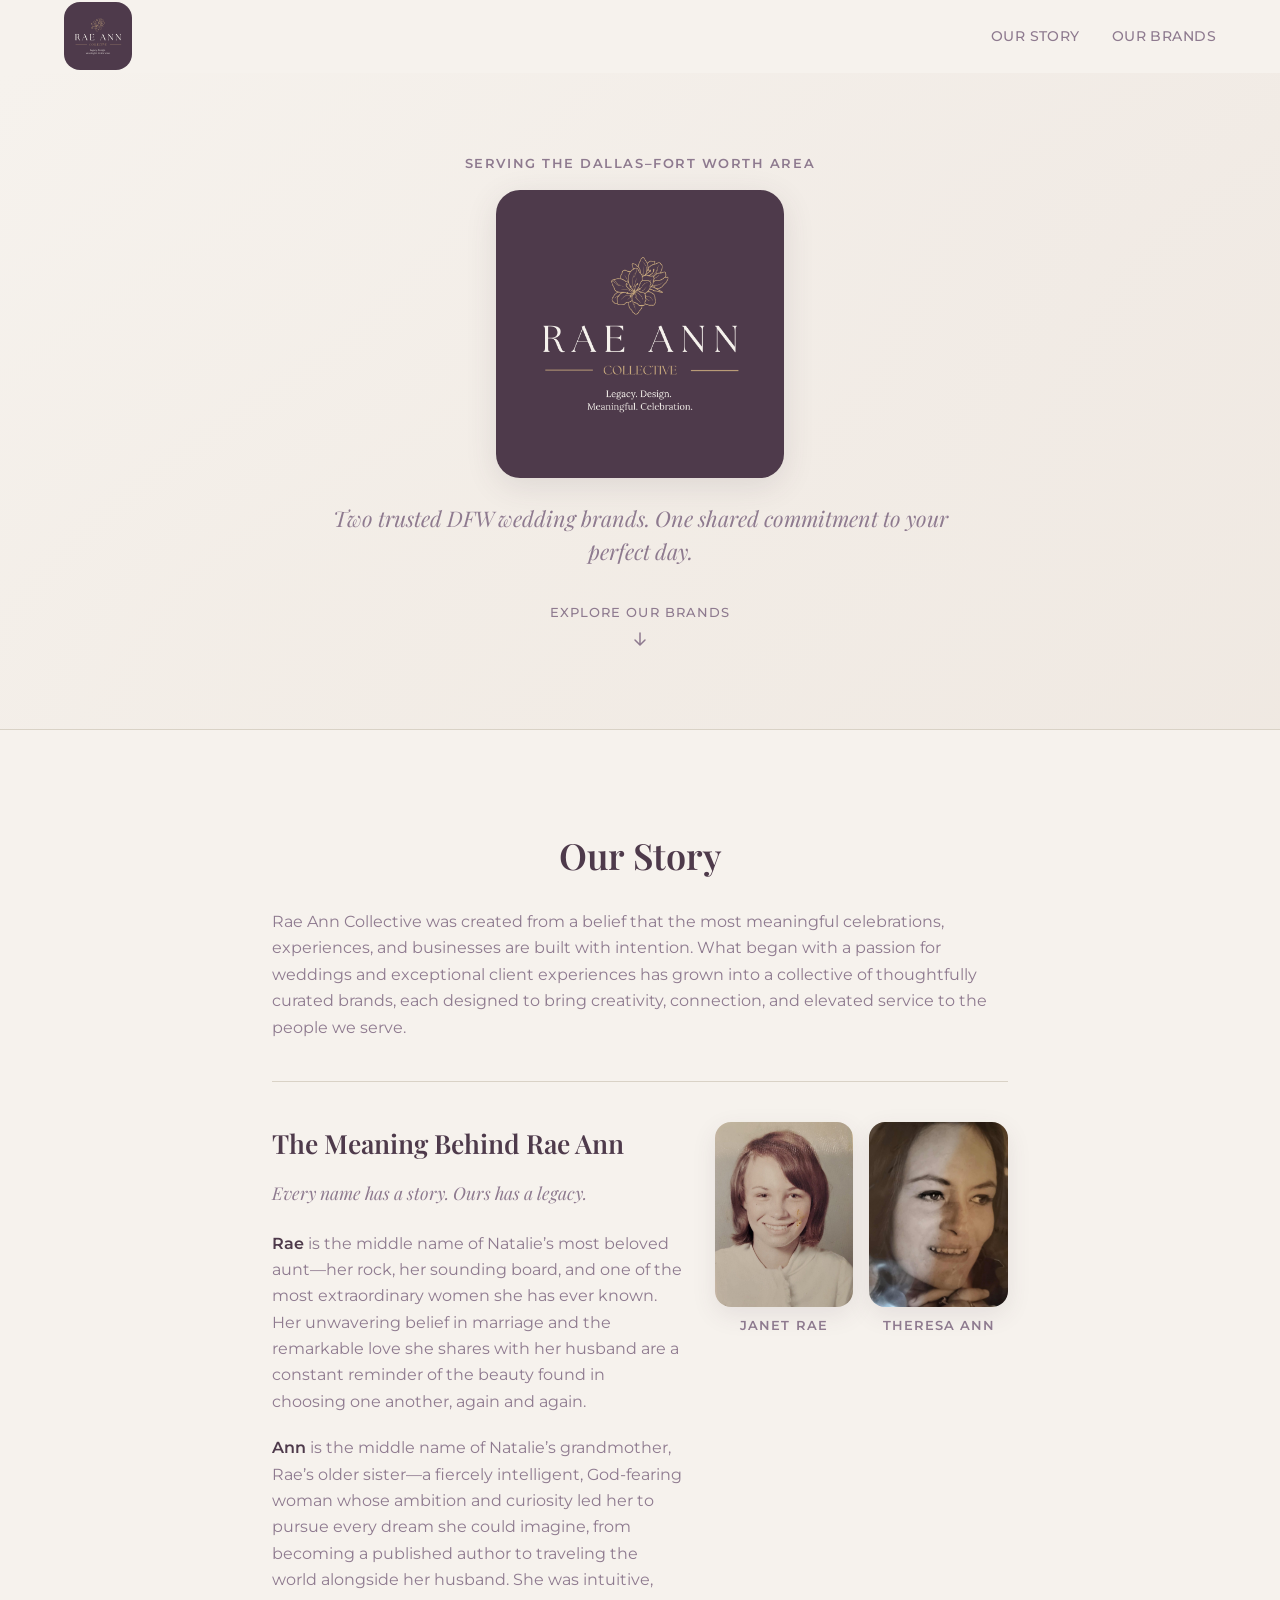
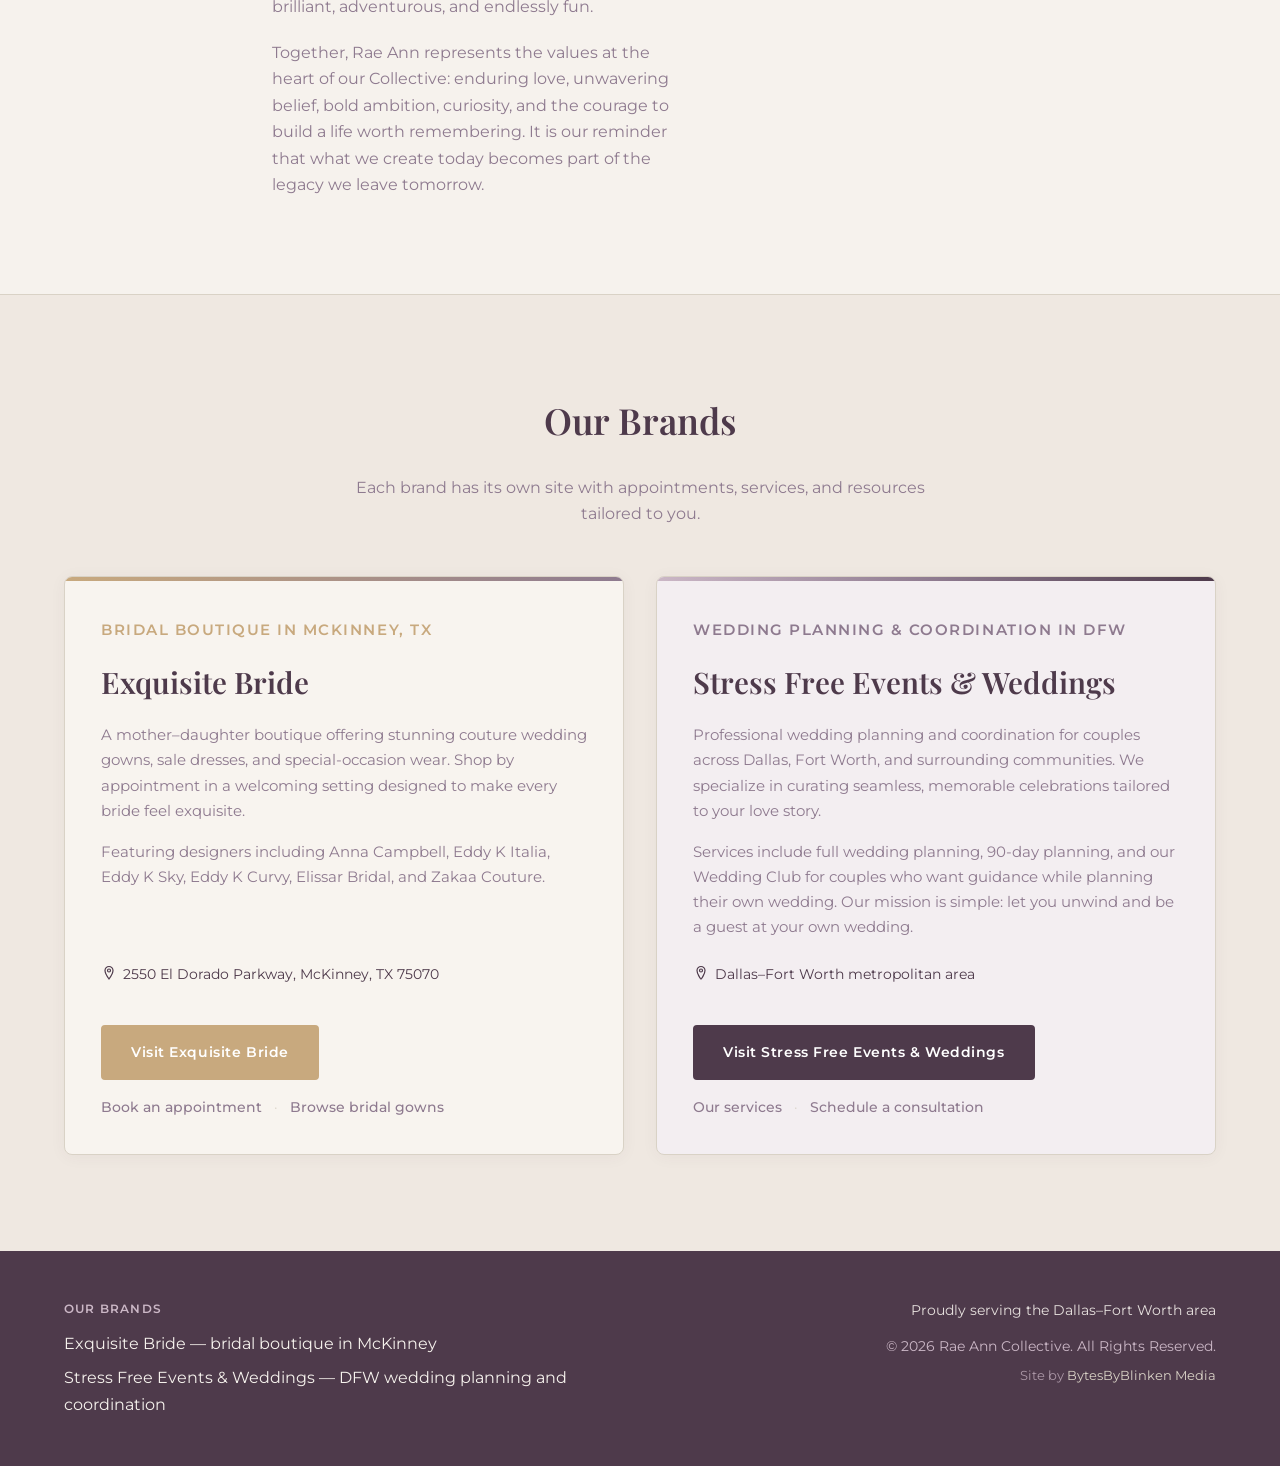
==== index.html @ e0e3ffae "Add Rae photo to "Our Story" section in index.html with caption; update memory bank documents to ref" ====
<!DOCTYPE html>
<html lang="en">
<head>
    <meta charset="UTF-8">
    <meta name="viewport" content="width=device-width, initial-scale=1.0">
    <meta name="description" content="Rae Ann Collective connects two trusted DFW wedding brands: Exquisite Bride bridal boutique in McKinney and Stress Free Events &amp; Weddings planning and coordination across Dallas–Fort Worth.">
    <meta name="author" content="Rae Ann Collective">
    <meta name="robots" content="index, follow, max-image-preview:large">

    <link rel="canonical" href="https://www.raeanncollective.com/">

    <link rel="icon" type="image/svg+xml" href="/favicon.svg">
    <link rel="apple-touch-icon" href="assets/Rae%20Ann%20Logo%20Suite%20-%203.png">

    <meta property="og:type" content="website">
    <meta property="og:url" content="https://www.raeanncollective.com/">
    <meta property="og:title" content="Rae Ann Collective | DFW Wedding Planning &amp; Bridal Boutique">
    <meta property="og:description" content="Two trusted DFW wedding brands under one family: Exquisite Bride bridal boutique and Stress Free Events &amp; Weddings planning and coordination.">
    <meta property="og:image" content="https://www.raeanncollective.com/assets/Rae%20Ann%20Logo%20Suite%20-%203.png">
    <meta property="og:site_name" content="Rae Ann Collective">
    <meta property="og:locale" content="en_US">

    <meta name="twitter:card" content="summary">
    <meta name="twitter:title" content="Rae Ann Collective | DFW Wedding Planning &amp; Bridal Boutique">
    <meta name="twitter:description" content="Two trusted DFW wedding brands under one family: Exquisite Bride bridal boutique and Stress Free Events &amp; Weddings planning and coordination.">

    <title>Rae Ann Collective | DFW Wedding Planning &amp; Bridal Boutique</title>

    <link rel="preconnect" href="https://fonts.googleapis.com">
    <link rel="preconnect" href="https://fonts.gstatic.com" crossorigin>
    <link href="https://fonts.googleapis.com/css2?family=Montserrat:wght@400;500;600&family=Playfair+Display:ital,wght@0,400;0,600;0,700;1,400&display=swap" rel="stylesheet">

    <link rel="stylesheet" href="styles.css">

    <script type="application/ld+json">
    {
        "@context": "https://schema.org",
        "@type": "Organization",
        "name": "Rae Ann Collective",
        "url": "https://www.raeanncollective.com/",
        "logo": "https://www.raeanncollective.com/assets/Rae%20Ann%20Logo%20Suite%20-%203.png",
        "description": "Umbrella brand connecting Exquisite Bride, a bridal boutique in McKinney, Texas, and Stress Free Events & Weddings, wedding planning and coordination serving the Dallas–Fort Worth area.",
        "areaServed": {
            "@type": "AdministrativeArea",
            "name": "Dallas–Fort Worth metropolitan area"
        },
        "subOrganization": [
            {
                "@type": "LocalBusiness",
                "name": "Exquisite Bride",
                "url": "https://exquisite-brides.com/",
                "description": "Bridal boutique in McKinney, Texas featuring couture wedding gown designers.",
                "address": {
                    "@type": "PostalAddress",
                    "streetAddress": "2550 El Dorado Parkway",
                    "addressLocality": "McKinney",
                    "addressRegion": "TX",
                    "postalCode": "75070",
                    "addressCountry": "US"
                }
            },
            {
                "@type": "LocalBusiness",
                "name": "Stress Free Events & Weddings",
                "url": "https://www.stressfree-events.com/home.html",
                "description": "Wedding planning and coordination services throughout the Dallas–Fort Worth area, including full wedding planning, 90-day planning, and Wedding Club guidance.",
                "areaServed": {
                    "@type": "AdministrativeArea",
                    "name": "Dallas–Fort Worth metropolitan area"
                }
            }
        ]
    }
    </script>
</head>
<body>
    <a class="skip-link" href="#main-content">Skip to main content</a>

    <header class="site-header" id="site-header">
        <div class="container header-inner">
            <a class="logo-link" href="/" aria-label="Rae Ann Collective home">
                <img
                    class="site-logo"
                    src="assets/Rae%20Ann%20Logo%20Suite%20-%203.png"
                    alt="Rae Ann Collective"
                    width="120"
                    height="120"
                    decoding="async"
                >
            </a>
            <nav class="site-nav" aria-label="Page sections">
                <ul>
                    <li><a href="#our-story">Our Story</a></li>
                    <li><a href="#our-brands">Our Brands</a></li>
                </ul>
            </nav>
        </div>
    </header>

    <main id="main-content">
        <section class="hero" aria-labelledby="hero-heading">
            <div class="hero-overlay" aria-hidden="true"></div>
            <div class="container hero-content">
                <p class="hero-eyebrow">Serving the Dallas&ndash;Fort Worth area</p>
                <img
                    class="hero-logo"
                    src="assets/Rae%20Ann%20Logo%20Suite%20-%203.png"
                    alt=""
                    width="320"
                    height="320"
                    decoding="async"
                >
                <h1 id="hero-heading" class="visually-hidden">Rae Ann Collective</h1>
                <p class="hero-subhead">Two trusted DFW wedding brands. One shared commitment to your perfect day.</p>
                <a class="scroll-cue" href="#our-brands" aria-label="Scroll to our brands">
                    <span>Explore our brands</span>
                    <svg width="20" height="20" viewBox="0 0 20 20" fill="none" aria-hidden="true">
                        <path d="M10 4v10M5 11l5 5 5-5" stroke="currentColor" stroke-width="1.5" stroke-linecap="round" stroke-linejoin="round"/>
                    </svg>
                </a>
            </div>
        </section>

        <section class="story section" id="our-story" aria-labelledby="story-heading">
            <div class="container story-inner">
                <h2 id="story-heading">Our Story</h2>
                <div class="story-content">
                    <p>
                        Rae Ann Collective was created from a belief that the most meaningful celebrations, experiences, and businesses are built with intention. What began with a passion for weddings and exceptional client experiences has grown into a collective of thoughtfully curated brands, each designed to bring creativity, connection, and elevated service to the people we serve.
                    </p>

                    <div class="story-meaning" aria-labelledby="meaning-heading">
                        <div class="story-meaning-body">
                            <h3 id="meaning-heading">The Meaning Behind Rae Ann</h3>
                            <p class="story-tagline">Every name has a story. Ours has a legacy.</p>
                            <p>
                                <strong>Rae</strong> is the middle name of Natalie&rsquo;s most beloved aunt&mdash;her rock, her sounding board, and one of the most extraordinary women she has ever known. Her unwavering belief in marriage and the remarkable love she shares with her husband are a constant reminder of the beauty found in choosing one another, again and again.
                            </p>
                            <p>
                                <strong>Ann</strong> is the middle name of Natalie&rsquo;s grandmother, Rae&rsquo;s older sister&mdash;a fiercely intelligent, God-fearing woman whose ambition and curiosity led her to pursue every dream she could imagine, from becoming a published author to traveling the world alongside her husband. She was intuitive, brilliant, adventurous, and endlessly fun.
                            </p>
                            <p>
                                Together, Rae Ann represents the values at the heart of our Collective: enduring love, unwavering belief, bold ambition, curiosity, and the courage to build a life worth remembering. It is our reminder that what we create today becomes part of the legacy we leave tomorrow.
                            </p>
                        </div>
                        <div class="story-photos">
                            <figure class="story-photo">
                                <img
                                    src="assets/Rae.jpg"
                                    alt="Portrait of Janet Rae, Natalie Hall's beloved aunt, whose middle name inspired the Rae in Rae Ann Collective"
                                    width="600"
                                    height="800"
                                    loading="lazy"
                                    decoding="async"
                                >
                                <figcaption>Janet Rae</figcaption>
                            </figure>
                            <figure class="story-photo">
                                <img
                                    src="assets/Ann.jpg"
                                    alt="Portrait of Theresa Ann, Natalie Hall's grandmother, whose middle name inspired the Ann in Rae Ann Collective"
                                    width="600"
                                    height="800"
                                    loading="lazy"
                                    decoding="async"
                                >
                                <figcaption>Theresa Ann</figcaption>
                            </figure>
                        </div>
                    </div>
                </div>
            </div>
        </section>

        <section class="brands section" id="our-brands" aria-labelledby="brands-heading">
            <div class="container">
                <header class="brands-header">
                    <h2 id="brands-heading">Our Brands</h2>
                    <p>Each brand has its own site with appointments, services, and resources tailored to you.</p>
                </header>

                <div class="brand-grid">
                    <article class="brand-card brand-card--exquisite" aria-labelledby="exquisite-heading">
                        <div class="brand-card-accent" aria-hidden="true"></div>
                        <div class="brand-card-body">
                            <p class="brand-descriptor">Bridal boutique in McKinney, TX</p>
                            <h3 id="exquisite-heading">Exquisite Bride</h3>
                            <p>
                                A mother&ndash;daughter boutique offering stunning couture wedding gowns, sale dresses, and special-occasion wear. Shop by appointment in a welcoming setting designed to make every bride feel exquisite.
                            </p>
                            <p>
                                Featuring designers including Anna Campbell, Eddy K Italia, Eddy K Sky, Eddy K Curvy, Elissar Bridal, and Zakaa Couture.
                            </p>
                            <p class="brand-location">
                                <svg class="icon-inline" width="16" height="16" viewBox="0 0 16 16" fill="none" aria-hidden="true">
                                    <path d="M8 1.5a4 4 0 0 0-4 4c0 3 4 8.5 4 8.5s4-5.5 4-8.5a4 4 0 0 0-4-4Z" stroke="currentColor" stroke-width="1.2"/>
                                    <circle cx="8" cy="5.5" r="1.5" stroke="currentColor" stroke-width="1.2"/>
                                </svg>
                                2550 El Dorado Parkway, McKinney, TX 75070
                            </p>
                            <div class="brand-actions">
                                <a class="btn btn--primary btn--eb" href="https://exquisite-brides.com/" rel="noopener">Visit Exquisite Bride</a>
                                <div class="brand-secondary-links">
                                    <a href="https://exquisite-brides.com/appointments" rel="noopener">Book an appointment</a>
                                    <span class="link-divider" aria-hidden="true">&middot;</span>
                                    <a href="https://exquisite-brides.com/our-designers" rel="noopener">Browse bridal gowns</a>
                                </div>
                            </div>
                        </div>
                    </article>

                    <article class="brand-card brand-card--raeann" aria-labelledby="raeann-heading">
                        <div class="brand-card-accent" aria-hidden="true"></div>
                        <div class="brand-card-body">
                            <p class="brand-descriptor">Wedding planning &amp; coordination in DFW</p>
                            <h3 id="raeann-heading">Stress Free Events &amp; Weddings</h3>
                            <p>
                                Professional wedding planning and coordination for couples across Dallas, Fort Worth, and surrounding communities. We specialize in curating seamless, memorable celebrations tailored to your love story.
                            </p>
                            <p>
                                Services include full wedding planning, 90-day planning, and our Wedding Club for couples who want guidance while planning their own wedding. Our mission is simple: let you unwind and be a guest at your own wedding.
                            </p>
                            <p class="brand-location">
                                <svg class="icon-inline" width="16" height="16" viewBox="0 0 16 16" fill="none" aria-hidden="true">
                                    <path d="M8 1.5a4 4 0 0 0-4 4c0 3 3.5 8.5 4 8.5s4-5.5 4-8.5a4 4 0 0 0-4-4Z" stroke="currentColor" stroke-width="1.2"/>
                                    <circle cx="8" cy="5.5" r="1.5" stroke="currentColor" stroke-width="1.2"/>
                                </svg>
                                Dallas&ndash;Fort Worth metropolitan area
                            </p>
                            <div class="brand-actions">
                                <a class="btn btn--primary btn--raw" href="https://www.stressfree-events.com/home.html" rel="noopener">Visit Stress Free Events &amp; Weddings</a>
                                <div class="brand-secondary-links">
                                    <a href="https://www.stressfree-events.com/wedding-services.html" rel="noopener">Our services</a>
                                    <span class="link-divider" aria-hidden="true">&middot;</span>
                                    <a href="https://www.stressfree-events.com/contact-us.html" rel="noopener">Schedule a consultation</a>
                                </div>
                            </div>
                        </div>
                    </article>
                </div>
            </div>
        </section>
    </main>

    <footer class="site-footer">
        <div class="container footer-inner">
            <div class="footer-brands">
                <p class="footer-label">Our brands</p>
                <ul>
                    <li><a href="https://exquisite-brides.com/" rel="noopener">Exquisite Bride &mdash; bridal boutique in McKinney</a></li>
                    <li><a href="https://www.stressfree-events.com/home.html" rel="noopener">Stress Free Events &amp; Weddings &mdash; DFW wedding planning and coordination</a></li>
                </ul>
            </div>
            <div class="footer-meta">
                <p class="footer-area">Proudly serving the Dallas&ndash;Fort Worth area</p>
                <p class="footer-copy">&copy; 2026 Rae Ann Collective. All Rights Reserved.</p>
                <p class="footer-credit">Site by <a href="https://builtbyblinken.com/" rel="noopener">BytesByBlinken Media</a></p>
            </div>
        </div>
    </footer>

    <script src="script.js"></script>
</body>
</html>
---- styles.css ----
/* Rae Ann Collective — Single Page Directory */

:root {
    /* Rae Ann Collective official palette */
    --collective-plum: #4e3a4b;
    --collective-dusty-purple: #8e7a8f;
    --collective-lilac: #cbb7c6;
    --collective-cream: #f6f2ed;
    --collective-sand: #d9d2c6;
    --collective-champagne: #c8a97e;

    --color-bg: var(--collective-cream);
    --color-bg-alt: #efe8e1;
    --color-text: var(--collective-plum);
    --color-text-muted: var(--collective-dusty-purple);
    --color-divider: var(--collective-sand);
    --color-accent: var(--collective-champagne);
    --color-accent-secondary: var(--collective-dusty-purple);

    --eb-gold: var(--collective-champagne);
    --eb-taupe: var(--collective-dusty-purple);
    --eb-beige: var(--collective-sand);
    --eb-bg: #f8f4ef;

    /* Rae Ann Weddings — same official palette as Collective */
    --raw-primary: var(--collective-dusty-purple);
    --raw-secondary: var(--collective-lilac);
    --raw-dark: var(--collective-plum);
    --raw-accent: var(--collective-champagne);
    --raw-bg: #f3eef1;

    --font-heading: 'Playfair Display', Georgia, 'Times New Roman', serif;
    --font-body: 'Montserrat', system-ui, -apple-system, sans-serif;

    --container-max: 72rem;
    --section-padding: clamp(3.5rem, 8vw, 6rem);
    --header-height: 4.5rem;

    --focus-ring: 2px solid var(--collective-plum);
    --focus-offset: 3px;
    --transition: 0.2s ease;
}

*,
*::before,
*::after {
    box-sizing: border-box;
}

html {
    scroll-behavior: smooth;
}

body {
    margin: 0;
    font-family: var(--font-body);
    font-size: 1rem;
    line-height: 1.65;
    color: var(--color-text);
    background-color: var(--color-bg);
}

img {
    max-width: 100%;
    height: auto;
    display: block;
}

a {
    color: var(--color-accent);
    text-decoration-thickness: 1px;
    text-underline-offset: 0.15em;
    transition: color var(--transition);
}

a:hover {
    color: var(--color-text);
}

:focus {
    outline: none;
}

:focus-visible {
    outline: var(--focus-ring);
    outline-offset: var(--focus-offset);
}

.container {
    width: min(100% - 2rem, var(--container-max));
    margin-inline: auto;
}

/* Skip link */
.skip-link {
    position: absolute;
    top: -100%;
    left: 1rem;
    z-index: 1000;
    padding: 0.75rem 1.25rem;
    background: var(--color-text);
    color: #fff;
    text-decoration: none;
    font-weight: 600;
    border-radius: 0 0 0.25rem 0.25rem;
}

.skip-link:focus {
    top: 0;
}

/* Header */
.site-header {
    position: sticky;
    top: 0;
    z-index: 100;
    background: rgba(246, 242, 237, 0.92);
    backdrop-filter: blur(8px);
    border-bottom: 1px solid transparent;
    transition: border-color var(--transition), box-shadow var(--transition);
}

.site-header.is-scrolled {
    border-bottom-color: var(--color-divider);
    box-shadow: 0 1px 12px rgba(78, 58, 75, 0.08);
}

.header-inner {
    display: flex;
    align-items: center;
    justify-content: space-between;
    min-height: var(--header-height);
    gap: 1rem;
}

.wordmark {
    font-family: var(--font-heading);
    font-size: clamp(1.15rem, 2.5vw, 1.4rem);
    font-weight: 600;
    color: var(--color-text);
    text-decoration: none;
    letter-spacing: 0.02em;
}

.logo-link {
    display: inline-flex;
    align-items: center;
    flex-shrink: 0;
    text-decoration: none;
    line-height: 0;
}

.logo-link:focus-visible {
    outline-offset: 4px;
    border-radius: 1rem;
}

.site-logo {
    display: block;
    width: auto;
    height: clamp(3.25rem, 10vw, 4.25rem);
    border-radius: 1rem;
}

.visually-hidden {
    position: absolute;
    width: 1px;
    height: 1px;
    padding: 0;
    margin: -1px;
    overflow: hidden;
    clip: rect(0, 0, 0, 0);
    white-space: nowrap;
    border: 0;
}

.wordmark:hover {
    color: var(--color-accent-secondary);
}

.site-nav ul {
    display: flex;
    gap: clamp(1rem, 3vw, 2rem);
    margin: 0;
    padding: 0;
    list-style: none;
}

.site-nav a {
    color: var(--color-text-muted);
    text-decoration: none;
    font-size: 0.9rem;
    font-weight: 500;
    letter-spacing: 0.03em;
    text-transform: uppercase;
}

.site-nav a:hover {
    color: var(--color-text);
}

/* Hero */
.hero {
    position: relative;
    min-height: clamp(22rem, 55vh, 32rem);
    display: flex;
    align-items: center;
    background:
        linear-gradient(135deg, rgba(246, 242, 237, 0.95) 0%, rgba(239, 232, 225, 0.92) 100%),
        radial-gradient(ellipse at 20% 80%, rgba(200, 169, 126, 0.22) 0%, transparent 50%),
        radial-gradient(ellipse at 80% 20%, rgba(203, 183, 198, 0.28) 0%, transparent 50%);
    border-bottom: 1px solid var(--color-divider);
}

.hero-content {
    position: relative;
    z-index: 1;
    padding-block: clamp(3rem, 10vw, 5rem);
    text-align: center;
    max-width: 42rem;
}

.hero-logo {
    display: block;
    width: min(100%, 18rem);
    height: auto;
    margin: 0 auto 1.5rem;
    border-radius: 1.5rem;
    box-shadow: 0 8px 32px rgba(78, 58, 75, 0.12);
}

.hero-eyebrow {
    margin: 0 0 1rem;
    font-size: 0.8rem;
    font-weight: 600;
    letter-spacing: 0.12em;
    text-transform: uppercase;
    color: var(--color-accent-secondary);
}

.hero h1 {
    margin: 0 0 1rem;
    font-family: var(--font-heading);
    font-size: clamp(2.5rem, 7vw, 4rem);
    font-weight: 700;
    line-height: 1.15;
    letter-spacing: 0.01em;
}

.hero-subhead {
    margin: 0 0 2rem;
    font-family: var(--font-heading);
    font-size: clamp(1.1rem, 2.5vw, 1.35rem);
    font-weight: 400;
    font-style: italic;
    line-height: 1.5;
    color: var(--color-text-muted);
}

.scroll-cue {
    display: inline-flex;
    flex-direction: column;
    align-items: center;
    gap: 0.35rem;
    color: var(--color-text-muted);
    text-decoration: none;
    font-size: 0.8rem;
    font-weight: 500;
    letter-spacing: 0.08em;
    text-transform: uppercase;
    transition: color var(--transition), transform var(--transition);
}

.scroll-cue:hover {
    color: var(--color-text);
    transform: translateY(2px);
}

.scroll-cue svg {
    animation: bounce 2s ease-in-out infinite;
}

@keyframes bounce {
    0%, 100% { transform: translateY(0); }
    50% { transform: translateY(4px); }
}

/* Sections */
.section {
    padding-block: var(--section-padding);
}

.story {
    background: var(--color-bg);
}

.story-inner {
    max-width: 46rem;
    margin-inline: auto;
    text-align: center;
}

.story-meaning {
    margin-top: 2.5rem;
    padding-top: 2.5rem;
    border-top: 1px solid var(--color-divider);
    display: grid;
    grid-template-columns: 1fr;
    gap: 2rem;
    align-items: start;
}

.story-meaning h3 {
    margin: 0 0 0.75rem;
    font-family: var(--font-heading);
    font-size: clamp(1.35rem, 3vw, 1.65rem);
    font-weight: 600;
    color: var(--color-text);
    text-align: center;
}

.story-tagline {
    margin: 0 0 1.5rem !important;
    font-family: var(--font-heading);
    font-size: 1.1rem;
    font-style: italic;
    text-align: center;
    color: var(--color-accent-secondary) !important;
}

.story-meaning-body p strong {
    color: var(--color-text);
    font-weight: 600;
}

.story-photos {
    display: none;
    grid-template-columns: repeat(2, 1fr);
    gap: 1rem;
}

.story-photos:not(:empty) {
    display: grid;
}

.story-photos:has(.story-photo:only-child) {
    grid-template-columns: 1fr;
    max-width: 14rem;
    margin-inline: auto;
}

.story-photo {
    margin: 0;
}

.story-photo figcaption {
    margin-top: 0.5rem;
    font-size: 0.8rem;
    font-weight: 600;
    letter-spacing: 0.08em;
    text-transform: uppercase;
    text-align: center;
    color: var(--color-accent-secondary);
}

.story-photos img {
    width: 100%;
    height: auto;
    border-radius: 1rem;
    box-shadow: 0 8px 24px rgba(78, 58, 75, 0.1);
    object-fit: cover;
    aspect-ratio: 3 / 4;
}

@media (min-width: 768px) {
    .story-meaning:has(.story-photos:not(:empty)) {
        grid-template-columns: 1.4fr 1fr;
    }

    .story-meaning:has(.story-photos:not(:empty)) .story-photos:has(.story-photo:only-child) {
        max-width: none;
        margin-inline: 0;
    }

    .story-meaning:has(.story-photos:not(:empty)) .story-meaning-body h3,
    .story-meaning:has(.story-photos:not(:empty)) .story-tagline {
        text-align: left;
    }
}

.story h2,
.brands-header h2 {
    margin: 0 0 1.5rem;
    font-family: var(--font-heading);
    font-size: clamp(1.75rem, 4vw, 2.25rem);
    font-weight: 600;
}

.story-content {
    text-align: left;
}

.story-content p {
    margin: 0 0 1.25rem;
    color: var(--color-text-muted);
}

.story-content p:last-child {
    margin-bottom: 0;
}

.story-content a {
    color: var(--color-text);
    font-weight: 500;
}

.story-content a:hover {
    color: var(--color-accent);
}

/* Brands */
.brands {
    background: var(--color-bg-alt);
    border-top: 1px solid var(--color-divider);
}

.brands-header {
    text-align: center;
    max-width: 36rem;
    margin: 0 auto 3rem;
}

.brands-header p {
    margin: 0;
    color: var(--color-text-muted);
}

.brand-grid {
    display: grid;
    grid-template-columns: repeat(2, 1fr);
    gap: 2rem;
    align-items: stretch;
}

.brand-card {
    position: relative;
    display: flex;
    flex-direction: column;
    border-radius: 0.5rem;
    overflow: hidden;
    border: 1px solid var(--color-divider);
    box-shadow: 0 2px 16px rgba(78, 58, 75, 0.05);
    transition: box-shadow var(--transition), transform var(--transition);
}

.brand-card:hover {
    box-shadow: 0 8px 32px rgba(78, 58, 75, 0.1);
    transform: translateY(-2px);
}

.brand-card-accent {
    height: 4px;
    flex-shrink: 0;
}

.brand-card--exquisite .brand-card-accent {
    background: linear-gradient(90deg, var(--eb-gold), var(--eb-taupe));
}

.brand-card--raeann .brand-card-accent {
    background: linear-gradient(90deg, var(--raw-secondary), var(--raw-primary), var(--raw-dark));
}

.brand-card--exquisite {
    background: var(--eb-bg);
}

.brand-card--raeann {
    background: var(--raw-bg);
}

.brand-card-body {
    padding: clamp(1.5rem, 4vw, 2.25rem);
    flex: 1;
    display: flex;
    flex-direction: column;
}

.brand-descriptor {
    margin: 0 0 0.5rem;
    font-size: 0.75rem;
    font-weight: 600;
    letter-spacing: 0.1em;
    text-transform: uppercase;
}

.brand-card--exquisite .brand-descriptor {
    color: var(--eb-gold);
}

.brand-card--raeann .brand-descriptor {
    color: var(--raw-primary);
}

.brand-card h3 {
    margin: 0 0 1rem;
    font-family: var(--font-heading);
    font-size: clamp(1.5rem, 3vw, 1.85rem);
    font-weight: 600;
}

.brand-card-body > p {
    margin: 0 0 1rem;
    color: var(--color-text-muted);
    font-size: 0.95rem;
}

.brand-location {
    display: flex;
    align-items: flex-start;
    gap: 0.4rem;
    margin-top: auto !important;
    padding-top: 0.5rem;
    font-size: 0.85rem !important;
    color: var(--color-text) !important;
}

.icon-inline {
    flex-shrink: 0;
    margin-top: 0.15rem;
}

.brand-actions {
    margin-top: 1.5rem;
}

/* Buttons */
.btn {
    display: inline-block;
    padding: 0.85rem 1.75rem;
    font-family: var(--font-body);
    font-size: 0.875rem;
    font-weight: 600;
    letter-spacing: 0.04em;
    text-decoration: none;
    text-align: center;
    border-radius: 0.25rem;
    border: 2px solid transparent;
    transition: background var(--transition), color var(--transition), border-color var(--transition);
}

.btn--primary {
    color: #fff;
}

.btn--eb {
    background: var(--eb-gold);
    border-color: var(--eb-gold);
}

.btn--eb:hover {
    background: #b89565;
    border-color: #b89565;
    color: #fff;
}

.btn--raw {
    background: var(--raw-dark);
    border-color: var(--raw-dark);
}

.btn--raw:hover {
    background: var(--raw-primary);
    border-color: var(--raw-primary);
    color: #fff;
}

.brand-card--raeann .brand-secondary-links a:hover {
    color: var(--raw-dark);
}

.brand-secondary-links {
    margin-top: 1rem;
    font-size: 0.85rem;
}

.brand-secondary-links a {
    color: var(--color-text-muted);
    text-decoration: none;
    font-weight: 500;
}

.brand-secondary-links a:hover {
    color: var(--color-text);
    text-decoration: underline;
}

.link-divider {
    margin-inline: 0.5rem;
    color: var(--color-divider);
}

/* Footer */
.site-footer {
    background: var(--collective-plum);
    color: rgba(246, 242, 237, 0.9);
    padding-block: 3rem;
}

.footer-inner {
    display: grid;
    grid-template-columns: 1fr 1fr;
    gap: 2rem;
    align-items: start;
}

.footer-label {
    margin: 0 0 0.75rem;
    font-size: 0.75rem;
    font-weight: 600;
    letter-spacing: 0.1em;
    text-transform: uppercase;
    color: var(--collective-lilac);
}

.footer-brands ul {
    margin: 0;
    padding: 0;
    list-style: none;
}

.footer-brands li + li {
    margin-top: 0.5rem;
}

.footer-brands a {
    color: var(--collective-cream);
    text-decoration: none;
}

.footer-brands a:hover {
    color: var(--collective-champagne);
    text-decoration: underline;
}

.footer-meta {
    text-align: right;
}

.footer-area {
    margin: 0 0 0.75rem;
    font-size: 0.9rem;
}

.footer-copy {
    margin: 0 0 0.5rem;
    font-size: 0.85rem;
    color: var(--collective-lilac);
}

.footer-credit {
    margin: 0;
    font-size: 0.8rem;
    color: rgba(203, 183, 198, 0.75);
}

.footer-credit a {
    color: var(--collective-sand);
    text-decoration: none;
}

.footer-credit a:hover {
    color: var(--collective-cream);
}

/* Responsive */
@media (max-width: 768px) {
    .brand-grid {
        grid-template-columns: 1fr;
    }

    .footer-inner {
        grid-template-columns: 1fr;
    }

    .footer-meta {
        text-align: left;
    }

    .site-nav a {
        font-size: 0.8rem;
    }
}

@media (max-width: 480px) {
    .brand-secondary-links {
        display: flex;
        flex-direction: column;
        gap: 0.35rem;
    }

    .link-divider {
        display: none;
    }

    .btn {
        display: block;
        width: 100%;
    }
}

@media (prefers-reduced-motion: reduce) {
    html {
        scroll-behavior: auto;
    }

    .scroll-cue svg {
        animation: none;
    }

    .brand-card:hover {
        transform: none;
    }
}
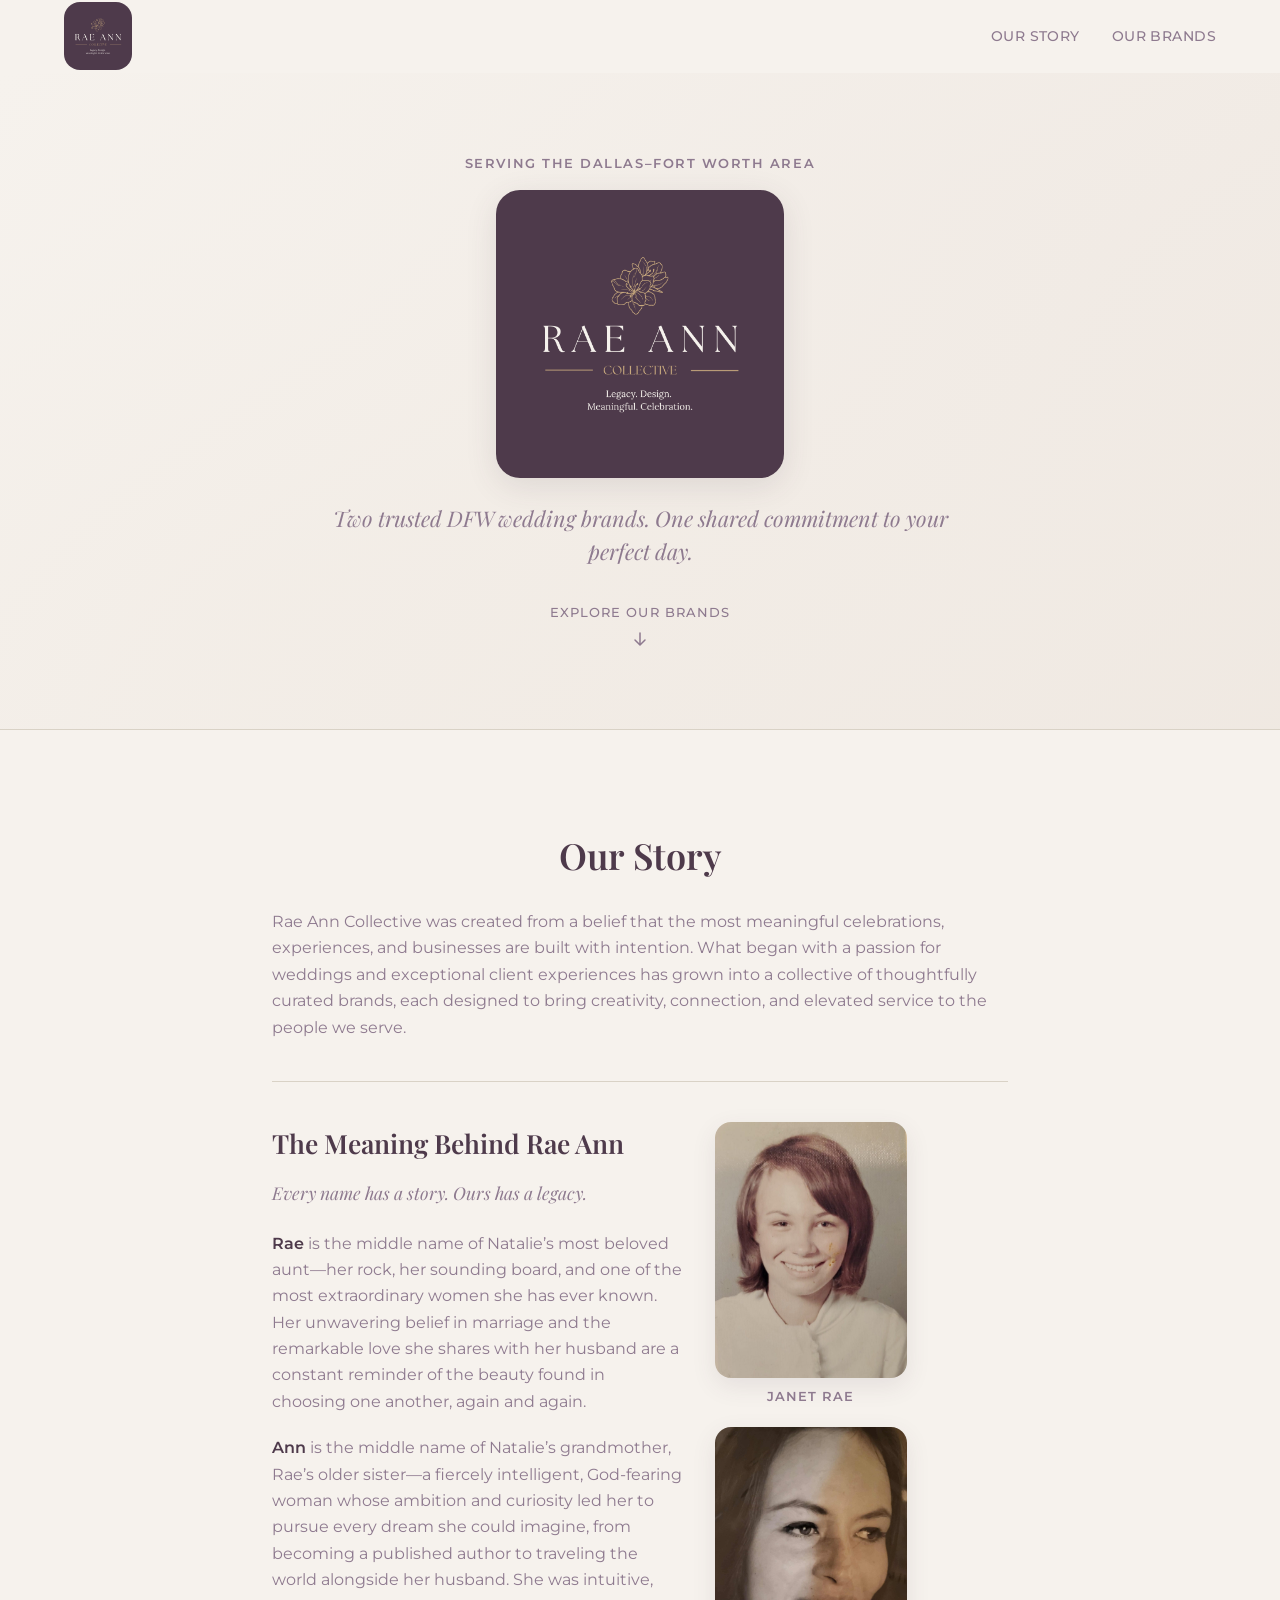
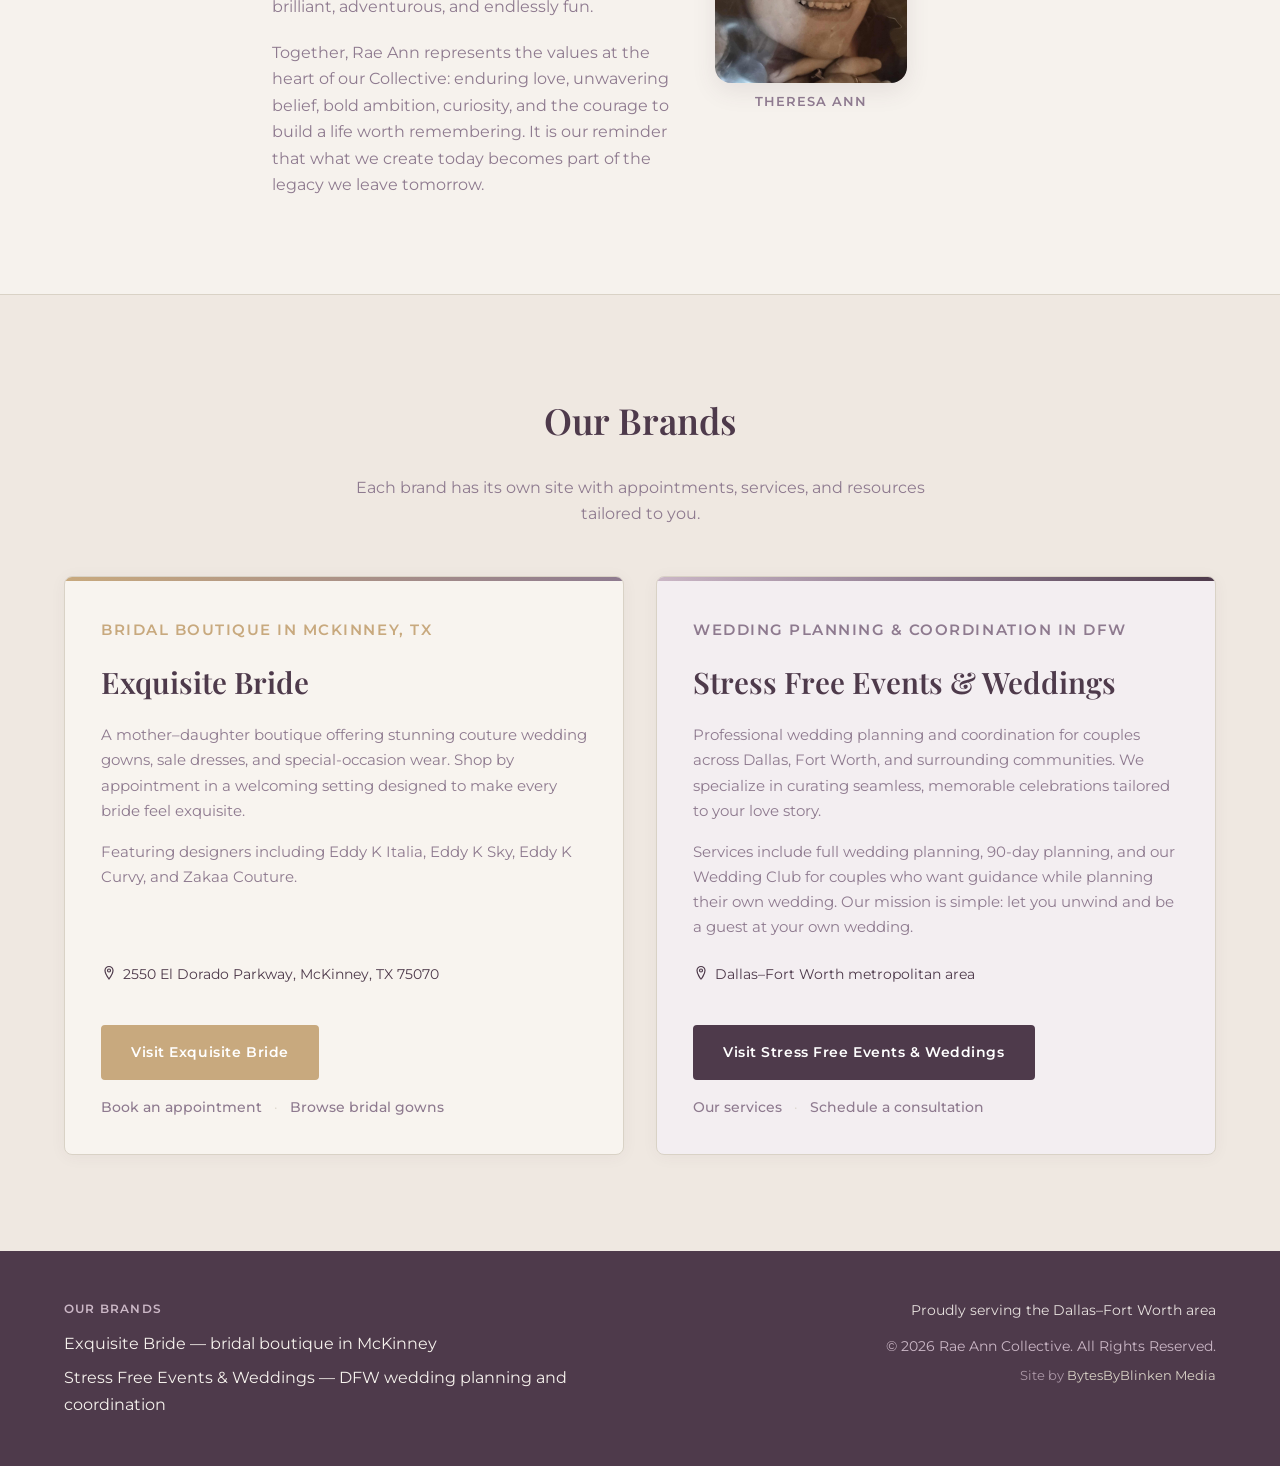
==== commit c1712f6a: "Remove mention of Anna Campbell from designer list in "Our Story" section of index.html for clarity " ====
--- a/index.html
+++ b/index.html
@@ -189,7 +189,7 @@
                                 A mother&ndash;daughter boutique offering stunning couture wedding gowns, sale dresses, and special-occasion wear. Shop by appointment in a welcoming setting designed to make every bride feel exquisite.
                             </p>
                             <p>
-                                Featuring designers including Anna Campbell, Eddy K Italia, Eddy K Sky, Eddy K Curvy, Elissar Bridal, and Zakaa Couture.
+                                Featuring designers including Eddy K Italia, Eddy K Sky, Eddy K Curvy, and Zakaa Couture.
                             </p>
                             <p class="brand-location">
                                 <svg class="icon-inline" width="16" height="16" viewBox="0 0 16 16" fill="none" aria-hidden="true">
--- a/styles.css
+++ b/styles.css
@@ -335,18 +335,14 @@
 
 .story-photos {
     display: none;
-    grid-template-columns: repeat(2, 1fr);
-    gap: 1rem;
+    grid-template-columns: 1fr;
+    gap: 1.25rem;
+    max-width: 14rem;
+    margin-inline: auto;
 }
 
 .story-photos:not(:empty) {
     display: grid;
-}
-
-.story-photos:has(.story-photo:only-child) {
-    grid-template-columns: 1fr;
-    max-width: 14rem;
-    margin-inline: auto;
 }
 
 .story-photo {
@@ -377,8 +373,8 @@
         grid-template-columns: 1.4fr 1fr;
     }
 
-    .story-meaning:has(.story-photos:not(:empty)) .story-photos:has(.story-photo:only-child) {
-        max-width: none;
+    .story-meaning:has(.story-photos:not(:empty)) .story-photos {
+        max-width: 12rem;
         margin-inline: 0;
     }
 
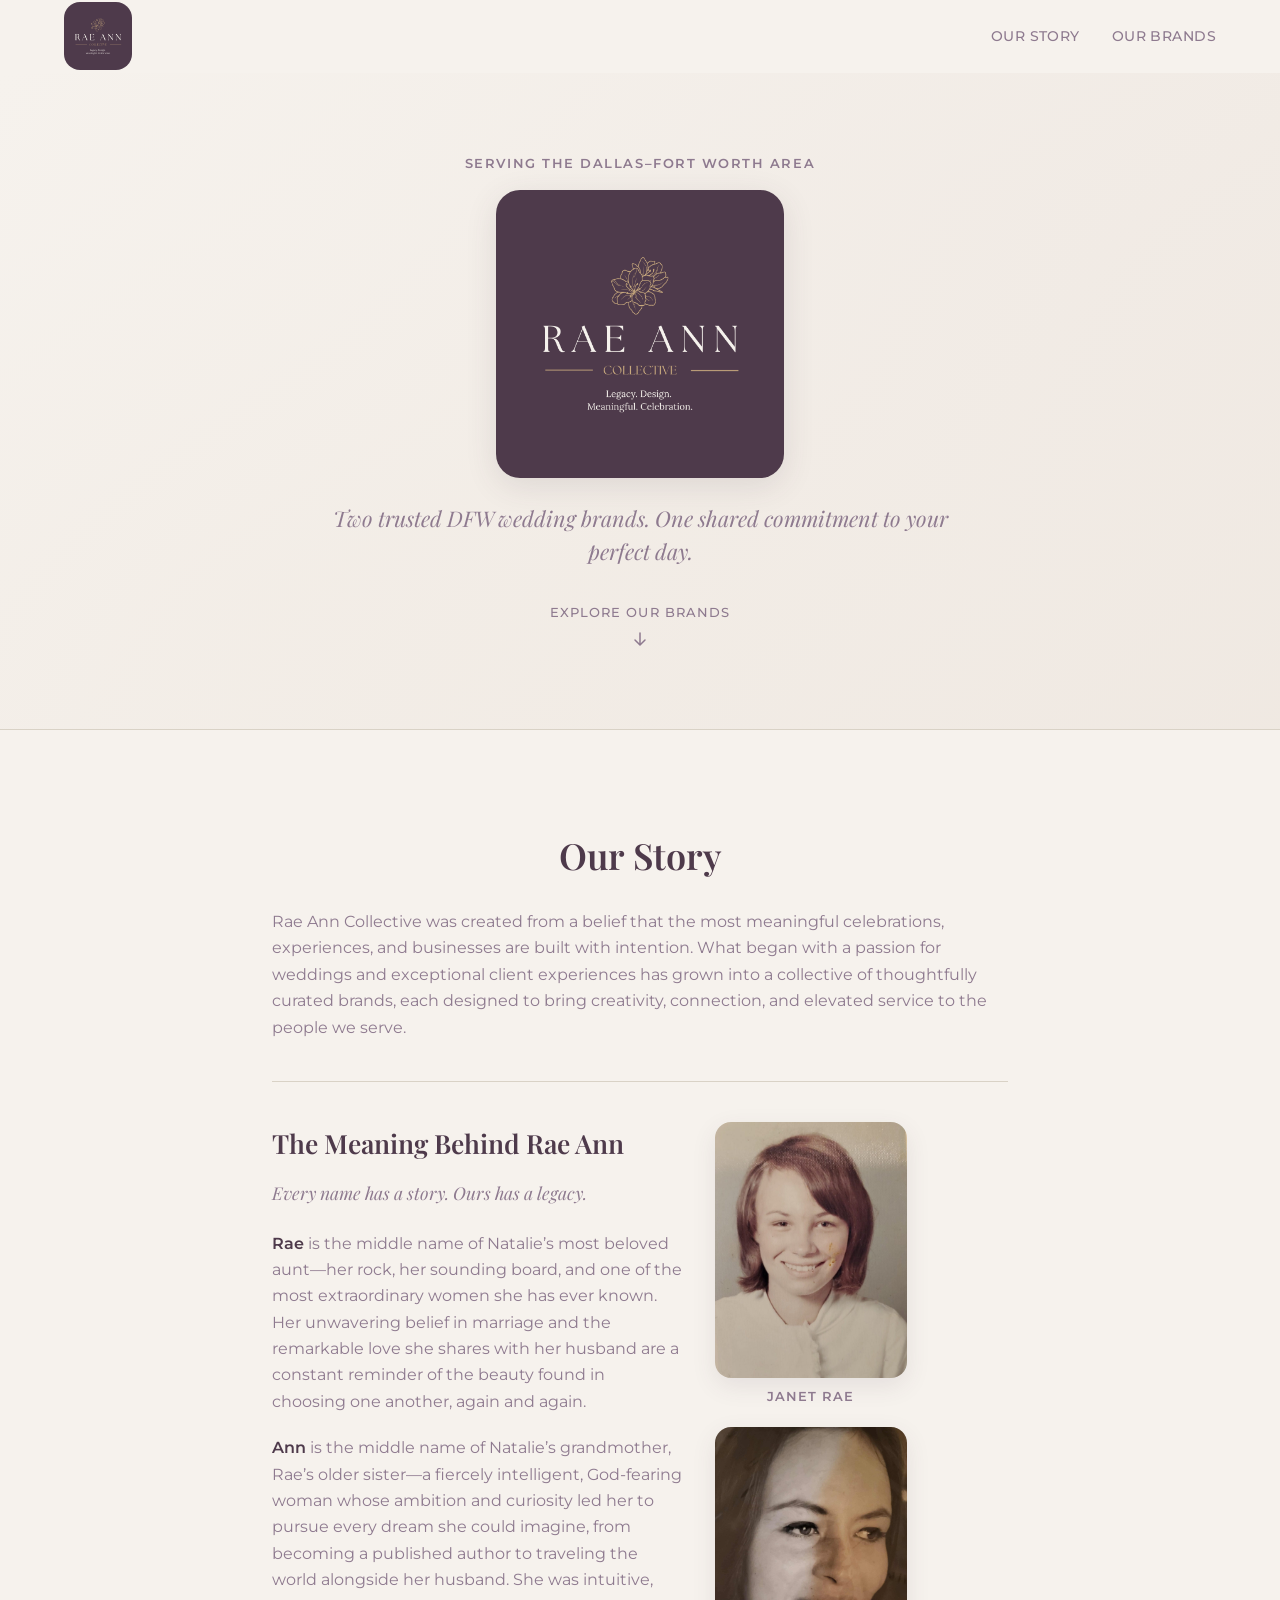
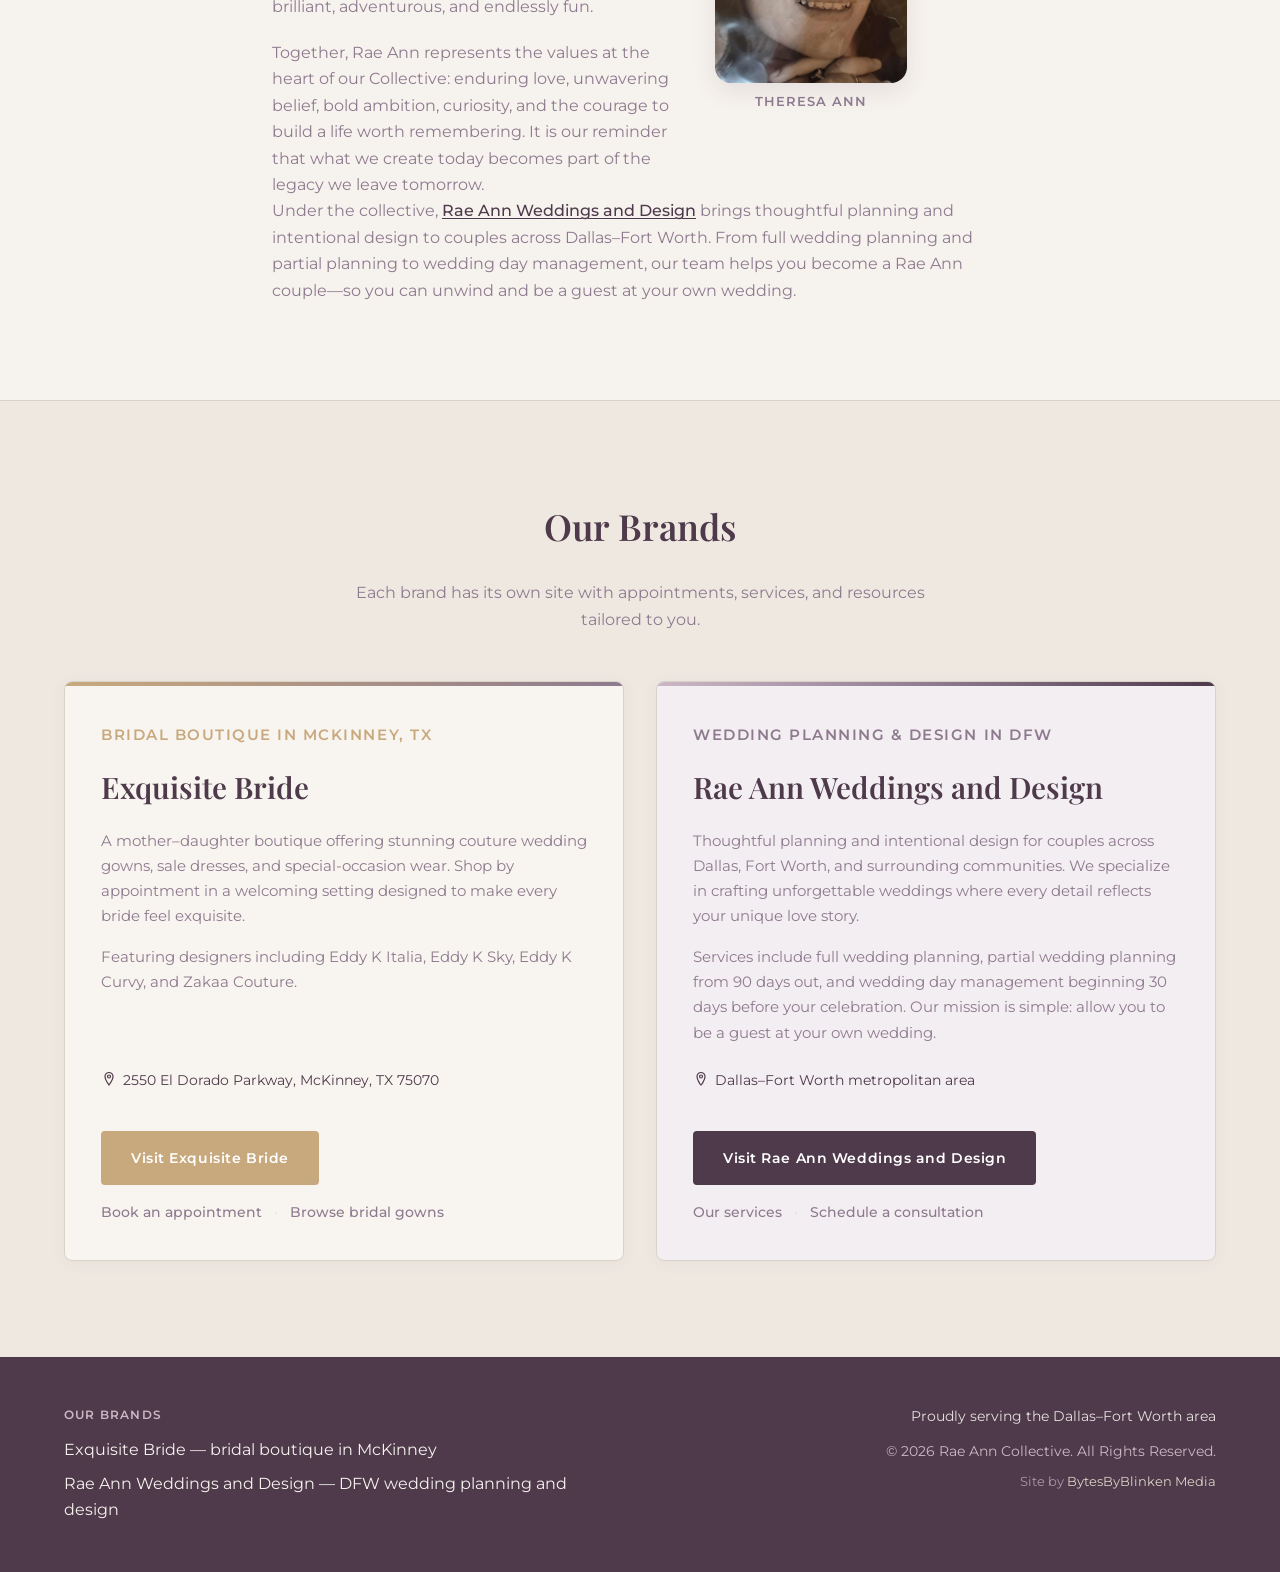
==== commit 924f346c: "Update brand references and URLs across config.js, index.html, and memory bank to reflect the rebran" ====
--- a/index.html
+++ b/index.html
@@ -3,7 +3,7 @@
 <head>
     <meta charset="UTF-8">
     <meta name="viewport" content="width=device-width, initial-scale=1.0">
-    <meta name="description" content="Rae Ann Collective connects two trusted DFW wedding brands: Exquisite Bride bridal boutique in McKinney and Stress Free Events &amp; Weddings planning and coordination across Dallas–Fort Worth.">
+    <meta name="description" content="Rae Ann Collective connects two trusted DFW wedding brands: Exquisite Bride bridal boutique in McKinney and Rae Ann Weddings and Design planning across Dallas–Fort Worth.">
     <meta name="author" content="Rae Ann Collective">
     <meta name="robots" content="index, follow, max-image-preview:large">
 
@@ -15,14 +15,14 @@
     <meta property="og:type" content="website">
     <meta property="og:url" content="https://www.raeanncollective.com/">
     <meta property="og:title" content="Rae Ann Collective | DFW Wedding Planning &amp; Bridal Boutique">
-    <meta property="og:description" content="Two trusted DFW wedding brands under one family: Exquisite Bride bridal boutique and Stress Free Events &amp; Weddings planning and coordination.">
+    <meta property="og:description" content="Two trusted DFW wedding brands under one family: Exquisite Bride bridal boutique and Rae Ann Weddings and Design planning and coordination.">
     <meta property="og:image" content="https://www.raeanncollective.com/assets/Rae%20Ann%20Logo%20Suite%20-%203.png">
     <meta property="og:site_name" content="Rae Ann Collective">
     <meta property="og:locale" content="en_US">
 
     <meta name="twitter:card" content="summary">
     <meta name="twitter:title" content="Rae Ann Collective | DFW Wedding Planning &amp; Bridal Boutique">
-    <meta name="twitter:description" content="Two trusted DFW wedding brands under one family: Exquisite Bride bridal boutique and Stress Free Events &amp; Weddings planning and coordination.">
+    <meta name="twitter:description" content="Two trusted DFW wedding brands under one family: Exquisite Bride bridal boutique and Rae Ann Weddings and Design planning and coordination.">
 
     <title>Rae Ann Collective | DFW Wedding Planning &amp; Bridal Boutique</title>
 
@@ -39,7 +39,7 @@
         "name": "Rae Ann Collective",
         "url": "https://www.raeanncollective.com/",
         "logo": "https://www.raeanncollective.com/assets/Rae%20Ann%20Logo%20Suite%20-%203.png",
-        "description": "Umbrella brand connecting Exquisite Bride, a bridal boutique in McKinney, Texas, and Stress Free Events & Weddings, wedding planning and coordination serving the Dallas–Fort Worth area.",
+        "description": "Umbrella brand connecting Exquisite Bride, a bridal boutique in McKinney, Texas, and Rae Ann Weddings and Design, wedding planning and design serving the Dallas–Fort Worth area.",
         "areaServed": {
             "@type": "AdministrativeArea",
             "name": "Dallas–Fort Worth metropolitan area"
@@ -61,9 +61,9 @@
             },
             {
                 "@type": "LocalBusiness",
-                "name": "Stress Free Events & Weddings",
-                "url": "https://www.stressfree-events.com/home.html",
-                "description": "Wedding planning and coordination services throughout the Dallas–Fort Worth area, including full wedding planning, 90-day planning, and Wedding Club guidance.",
+                "name": "Rae Ann Weddings and Design",
+                "url": "https://www.raeannweddings.com/",
+                "description": "Wedding planning and design throughout the Dallas–Fort Worth area, including full wedding planning, partial wedding planning, and wedding day management.",
                 "areaServed": {
                     "@type": "AdministrativeArea",
                     "name": "Dallas–Fort Worth metropolitan area"
@@ -168,6 +168,10 @@
                             </figure>
                         </div>
                     </div>
+
+                    <p>
+                        Under the collective, <a href="https://www.raeannweddings.com/" rel="noopener">Rae Ann Weddings and Design</a> brings thoughtful planning and intentional design to couples across Dallas&ndash;Fort Worth. From full wedding planning and partial planning to wedding day management, our team helps you become a Rae Ann couple&mdash;so you can unwind and be a guest at your own wedding.
+                    </p>
                 </div>
             </div>
         </section>
@@ -212,13 +216,13 @@
                     <article class="brand-card brand-card--raeann" aria-labelledby="raeann-heading">
                         <div class="brand-card-accent" aria-hidden="true"></div>
                         <div class="brand-card-body">
-                            <p class="brand-descriptor">Wedding planning &amp; coordination in DFW</p>
-                            <h3 id="raeann-heading">Stress Free Events &amp; Weddings</h3>
-                            <p>
-                                Professional wedding planning and coordination for couples across Dallas, Fort Worth, and surrounding communities. We specialize in curating seamless, memorable celebrations tailored to your love story.
-                            </p>
-                            <p>
-                                Services include full wedding planning, 90-day planning, and our Wedding Club for couples who want guidance while planning their own wedding. Our mission is simple: let you unwind and be a guest at your own wedding.
+                            <p class="brand-descriptor">Wedding planning &amp; design in DFW</p>
+                            <h3 id="raeann-heading">Rae Ann Weddings and Design</h3>
+                            <p>
+                                Thoughtful planning and intentional design for couples across Dallas, Fort Worth, and surrounding communities. We specialize in crafting unforgettable weddings where every detail reflects your unique love story.
+                            </p>
+                            <p>
+                                Services include full wedding planning, partial wedding planning from 90 days out, and wedding day management beginning 30 days before your celebration. Our mission is simple: allow you to be a guest at your own wedding.
                             </p>
                             <p class="brand-location">
                                 <svg class="icon-inline" width="16" height="16" viewBox="0 0 16 16" fill="none" aria-hidden="true">
@@ -228,11 +232,11 @@
                                 Dallas&ndash;Fort Worth metropolitan area
                             </p>
                             <div class="brand-actions">
-                                <a class="btn btn--primary btn--raw" href="https://www.stressfree-events.com/home.html" rel="noopener">Visit Stress Free Events &amp; Weddings</a>
+                                <a class="btn btn--primary btn--raw" href="https://www.raeannweddings.com/" rel="noopener">Visit Rae Ann Weddings and Design</a>
                                 <div class="brand-secondary-links">
-                                    <a href="https://www.stressfree-events.com/wedding-services.html" rel="noopener">Our services</a>
+                                    <a href="https://www.raeannweddings.com/wedding-services.html" rel="noopener">Our services</a>
                                     <span class="link-divider" aria-hidden="true">&middot;</span>
-                                    <a href="https://www.stressfree-events.com/contact-us.html" rel="noopener">Schedule a consultation</a>
+                                    <a href="https://www.raeannweddings.com/contact-us.html" rel="noopener">Schedule a consultation</a>
                                 </div>
                             </div>
                         </div>
@@ -248,7 +252,7 @@
                 <p class="footer-label">Our brands</p>
                 <ul>
                     <li><a href="https://exquisite-brides.com/" rel="noopener">Exquisite Bride &mdash; bridal boutique in McKinney</a></li>
-                    <li><a href="https://www.stressfree-events.com/home.html" rel="noopener">Stress Free Events &amp; Weddings &mdash; DFW wedding planning and coordination</a></li>
+                    <li><a href="https://www.raeannweddings.com/" rel="noopener">Rae Ann Weddings and Design &mdash; DFW wedding planning and design</a></li>
                 </ul>
             </div>
             <div class="footer-meta">
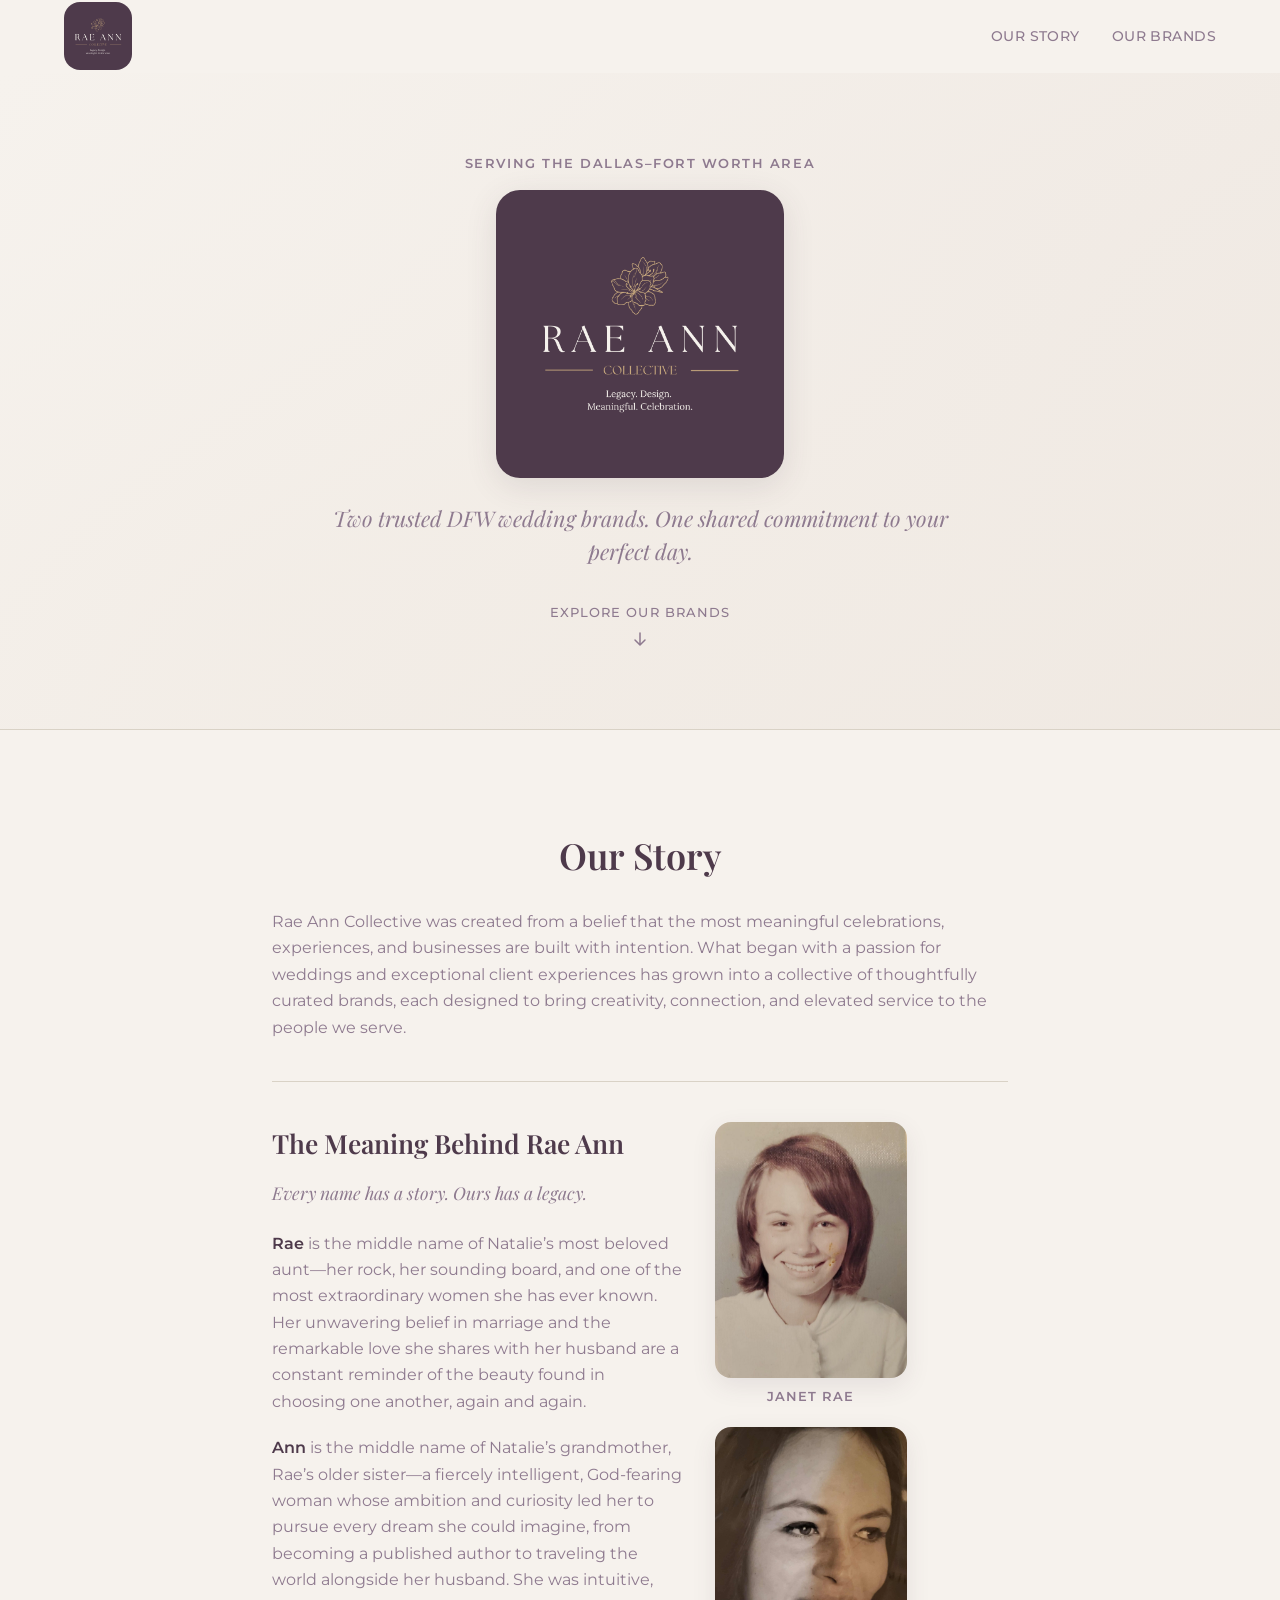
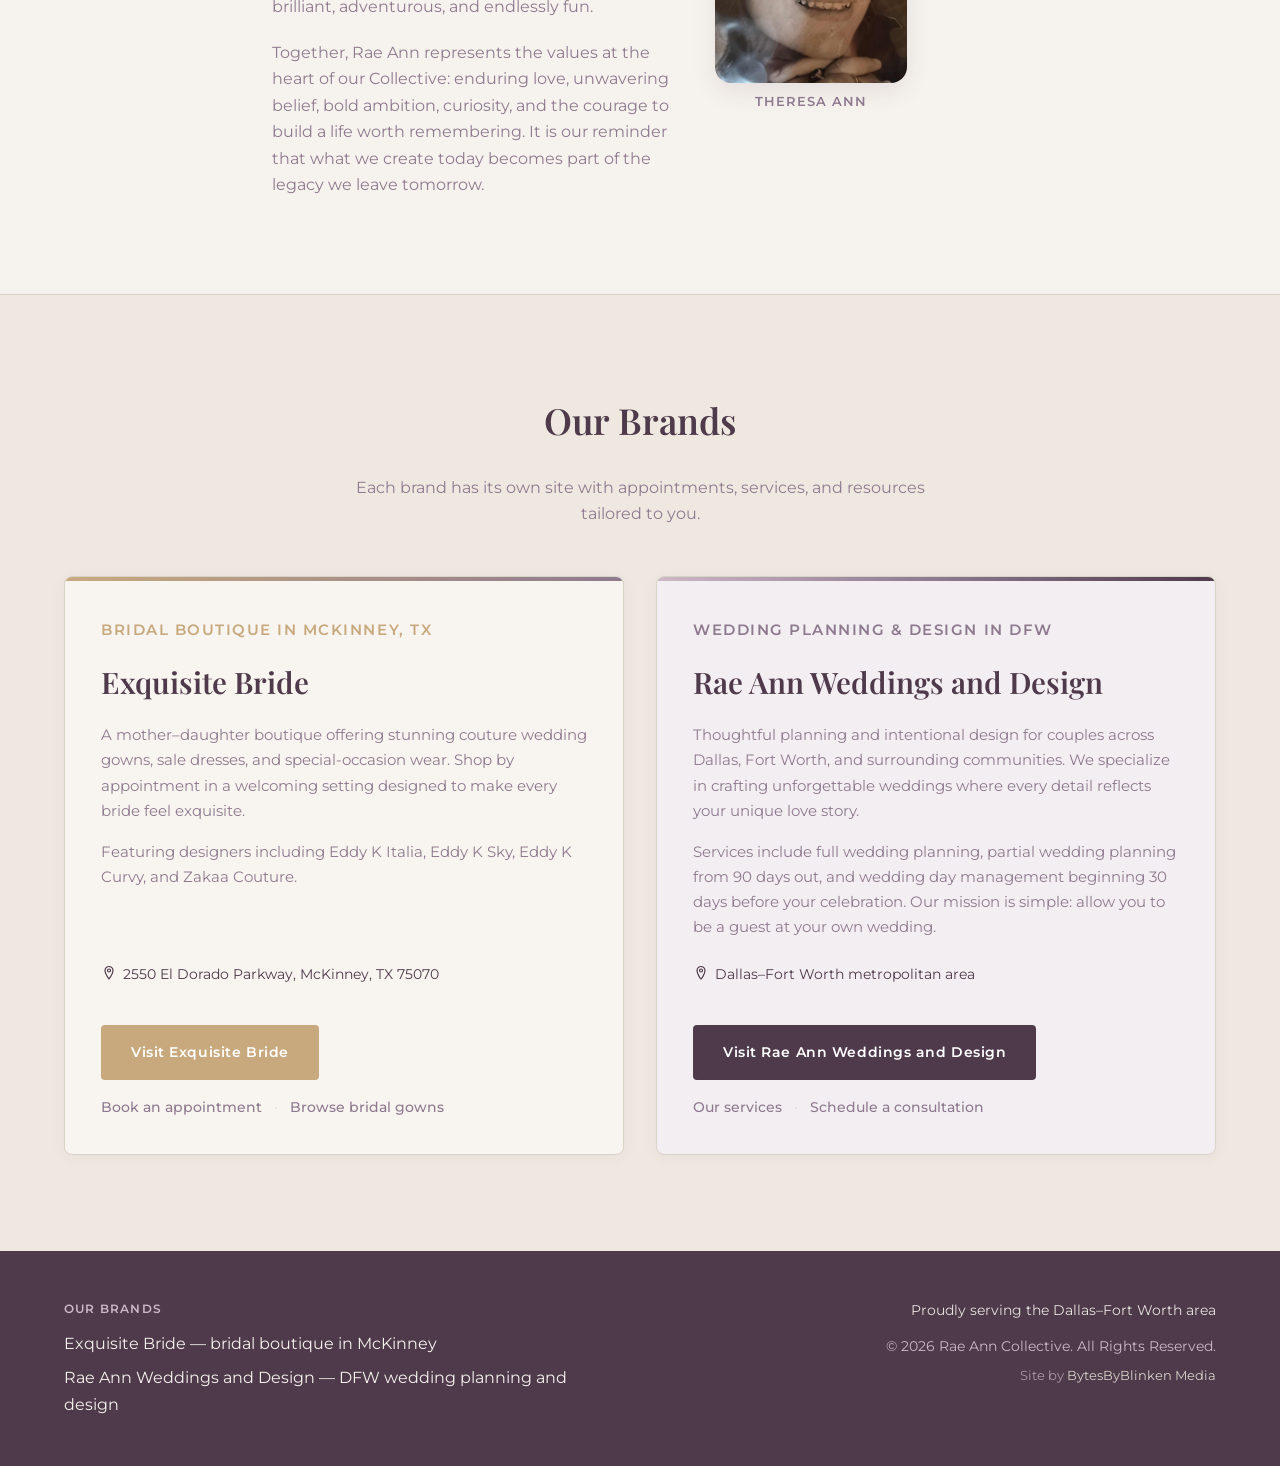
==== commit 703875a8: "Remove redundant paragraph from "Our Story" section in index.html to enhance clarity and streamline " ====
--- a/index.html
+++ b/index.html
@@ -169,9 +169,7 @@
                         </div>
                     </div>
 
-                    <p>
-                        Under the collective, <a href="https://www.raeannweddings.com/" rel="noopener">Rae Ann Weddings and Design</a> brings thoughtful planning and intentional design to couples across Dallas&ndash;Fort Worth. From full wedding planning and partial planning to wedding day management, our team helps you become a Rae Ann couple&mdash;so you can unwind and be a guest at your own wedding.
-                    </p>
+                    
                 </div>
             </div>
         </section>
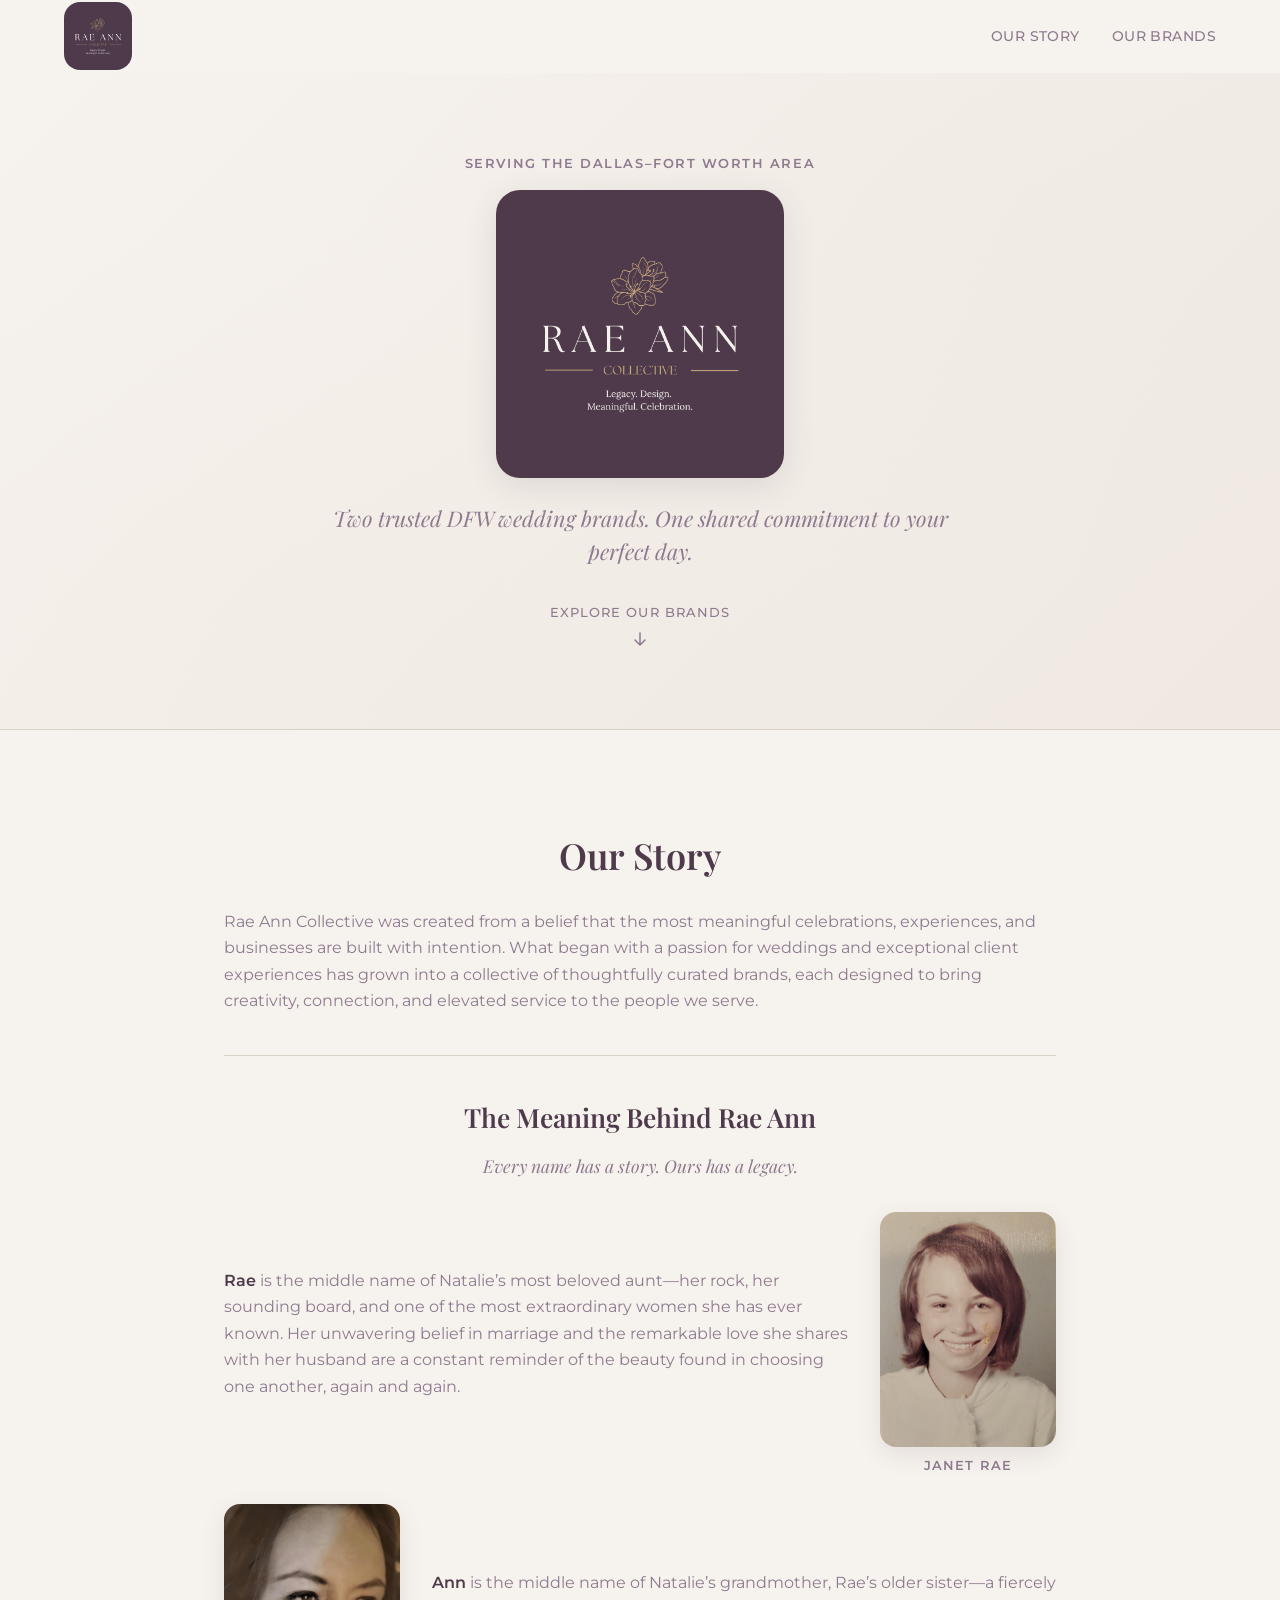
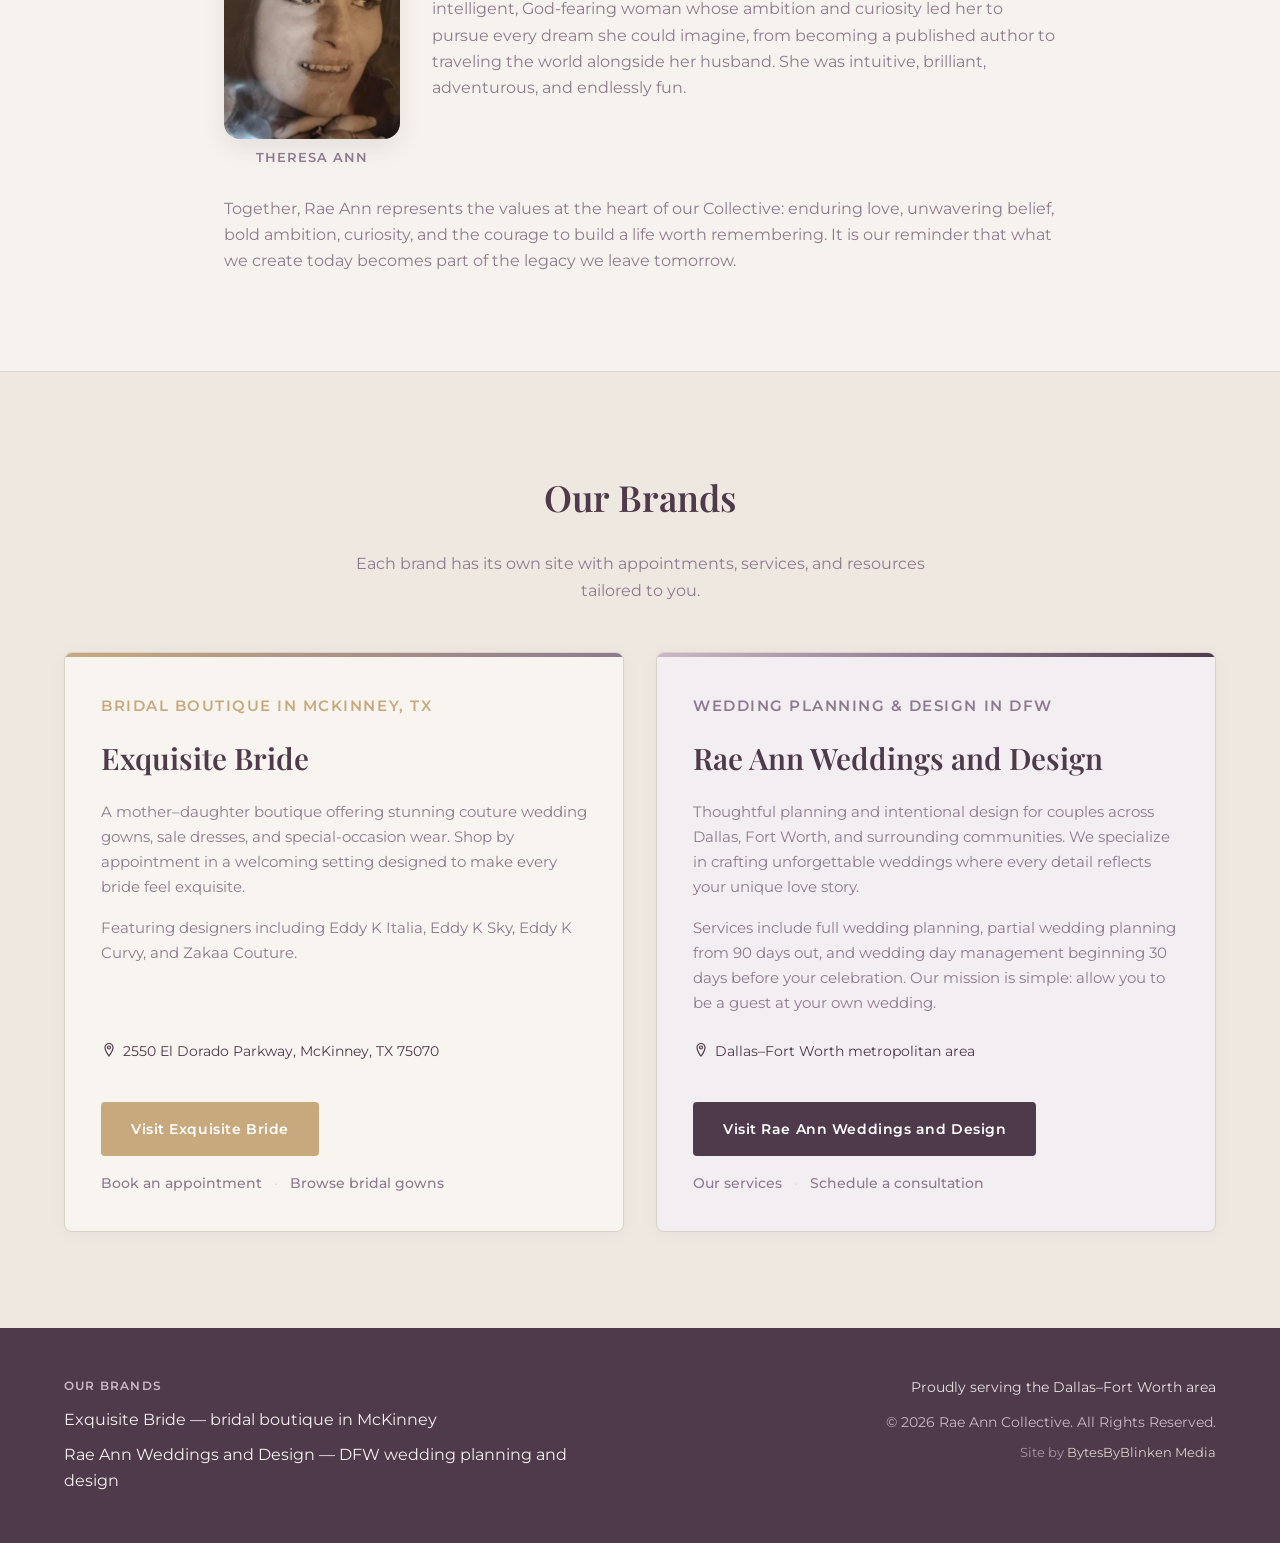
==== commit 76f25741: "Refactor "The Meaning Behind Rae Ann" section in index.html for improved layout and clarity. Introdu" ====
--- a/index.html
+++ b/index.html
@@ -130,20 +130,15 @@
                     </p>
 
                     <div class="story-meaning" aria-labelledby="meaning-heading">
-                        <div class="story-meaning-body">
+                        <header class="story-meaning-header">
                             <h3 id="meaning-heading">The Meaning Behind Rae Ann</h3>
                             <p class="story-tagline">Every name has a story. Ours has a legacy.</p>
+                        </header>
+
+                        <div class="story-meaning-row">
                             <p>
                                 <strong>Rae</strong> is the middle name of Natalie&rsquo;s most beloved aunt&mdash;her rock, her sounding board, and one of the most extraordinary women she has ever known. Her unwavering belief in marriage and the remarkable love she shares with her husband are a constant reminder of the beauty found in choosing one another, again and again.
                             </p>
-                            <p>
-                                <strong>Ann</strong> is the middle name of Natalie&rsquo;s grandmother, Rae&rsquo;s older sister&mdash;a fiercely intelligent, God-fearing woman whose ambition and curiosity led her to pursue every dream she could imagine, from becoming a published author to traveling the world alongside her husband. She was intuitive, brilliant, adventurous, and endlessly fun.
-                            </p>
-                            <p>
-                                Together, Rae Ann represents the values at the heart of our Collective: enduring love, unwavering belief, bold ambition, curiosity, and the courage to build a life worth remembering. It is our reminder that what we create today becomes part of the legacy we leave tomorrow.
-                            </p>
-                        </div>
-                        <div class="story-photos">
                             <figure class="story-photo">
                                 <img
                                     src="assets/Rae.jpg"
@@ -155,6 +150,9 @@
                                 >
                                 <figcaption>Janet Rae</figcaption>
                             </figure>
+                        </div>
+
+                        <div class="story-meaning-row story-meaning-row--photo-left">
                             <figure class="story-photo">
                                 <img
                                     src="assets/Ann.jpg"
@@ -166,7 +164,14 @@
                                 >
                                 <figcaption>Theresa Ann</figcaption>
                             </figure>
-                        </div>
+                            <p>
+                                <strong>Ann</strong> is the middle name of Natalie&rsquo;s grandmother, Rae&rsquo;s older sister&mdash;a fiercely intelligent, God-fearing woman whose ambition and curiosity led her to pursue every dream she could imagine, from becoming a published author to traveling the world alongside her husband. She was intuitive, brilliant, adventurous, and endlessly fun.
+                            </p>
+                        </div>
+
+                        <p class="story-meaning-closing">
+                            Together, Rae Ann represents the values at the heart of our Collective: enduring love, unwavering belief, bold ambition, curiosity, and the courage to build a life worth remembering. It is our reminder that what we create today becomes part of the legacy we leave tomorrow.
+                        </p>
                     </div>
 
                     
--- a/styles.css
+++ b/styles.css
@@ -295,7 +295,7 @@
 }
 
 .story-inner {
-    max-width: 46rem;
+    max-width: 52rem;
     margin-inline: auto;
     text-align: center;
 }
@@ -304,10 +304,11 @@
     margin-top: 2.5rem;
     padding-top: 2.5rem;
     border-top: 1px solid var(--color-divider);
-    display: grid;
-    grid-template-columns: 1fr;
-    gap: 2rem;
-    align-items: start;
+}
+
+.story-meaning-header {
+    text-align: center;
+    margin-bottom: 2rem;
 }
 
 .story-meaning h3 {
@@ -316,37 +317,52 @@
     font-size: clamp(1.35rem, 3vw, 1.65rem);
     font-weight: 600;
     color: var(--color-text);
-    text-align: center;
 }
 
 .story-tagline {
-    margin: 0 0 1.5rem !important;
+    margin: 0 !important;
     font-family: var(--font-heading);
     font-size: 1.1rem;
     font-style: italic;
-    text-align: center;
     color: var(--color-accent-secondary) !important;
 }
 
-.story-meaning-body p strong {
-    color: var(--color-text);
-    font-weight: 600;
-}
-
-.story-photos {
-    display: none;
-    grid-template-columns: 1fr;
+.story-meaning-row {
+    display: flex;
+    flex-direction: column;
     gap: 1.25rem;
-    max-width: 14rem;
-    margin-inline: auto;
-}
-
-.story-photos:not(:empty) {
-    display: grid;
+    align-items: stretch;
+    margin-bottom: 1.75rem;
+    text-align: left;
+}
+
+.story-meaning-row p {
+    margin: 0;
+    color: var(--color-text-muted);
+    width: 100%;
+}
+
+.story-meaning-row p strong {
+    color: var(--color-text);
+    font-weight: 600;
+}
+
+.story-meaning-row--photo-left p {
+    order: -1;
+}
+
+.story-meaning-closing {
+    margin: 0;
+    color: var(--color-text-muted);
+    text-align: left;
 }
 
 .story-photo {
     margin: 0;
+    width: 100%;
+    max-width: 11rem;
+    margin-inline: auto;
+    flex-shrink: 0;
 }
 
 .story-photo figcaption {
@@ -359,7 +375,7 @@
     color: var(--color-accent-secondary);
 }
 
-.story-photos img {
+.story-photo img {
     width: 100%;
     height: auto;
     border-radius: 1rem;
@@ -369,18 +385,26 @@
 }
 
 @media (min-width: 768px) {
-    .story-meaning:has(.story-photos:not(:empty)) {
-        grid-template-columns: 1.4fr 1fr;
-    }
-
-    .story-meaning:has(.story-photos:not(:empty)) .story-photos {
-        max-width: 12rem;
+    .story-meaning-row {
+        flex-direction: row;
+        align-items: center;
+        gap: 2rem;
+    }
+
+    .story-meaning-row--photo-left p {
+        order: 0;
+    }
+
+    .story-meaning-row p {
+        flex: 1;
+        min-width: 0;
+    }
+
+    .story-photo {
+        flex: 0 0 11rem;
+        width: 11rem;
+        max-width: none;
         margin-inline: 0;
-    }
-
-    .story-meaning:has(.story-photos:not(:empty)) .story-meaning-body h3,
-    .story-meaning:has(.story-photos:not(:empty)) .story-tagline {
-        text-align: left;
     }
 }
 
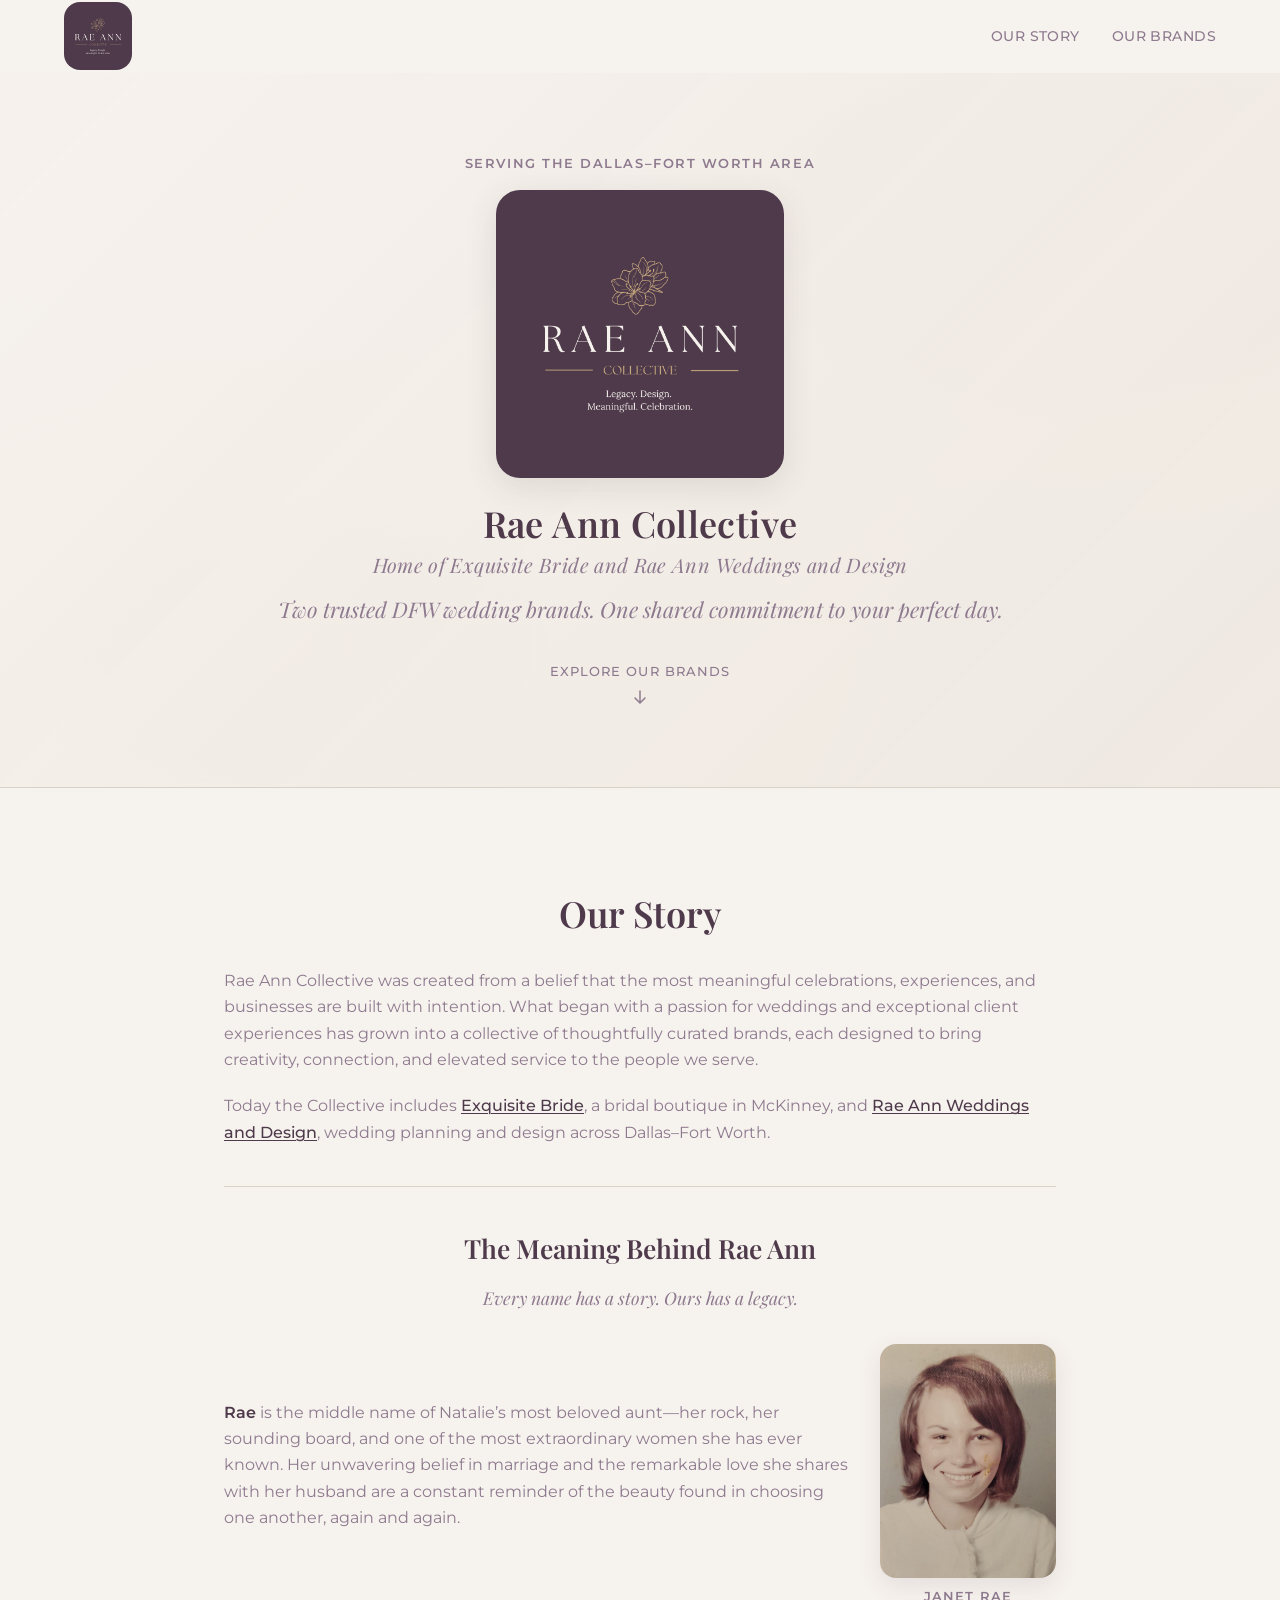
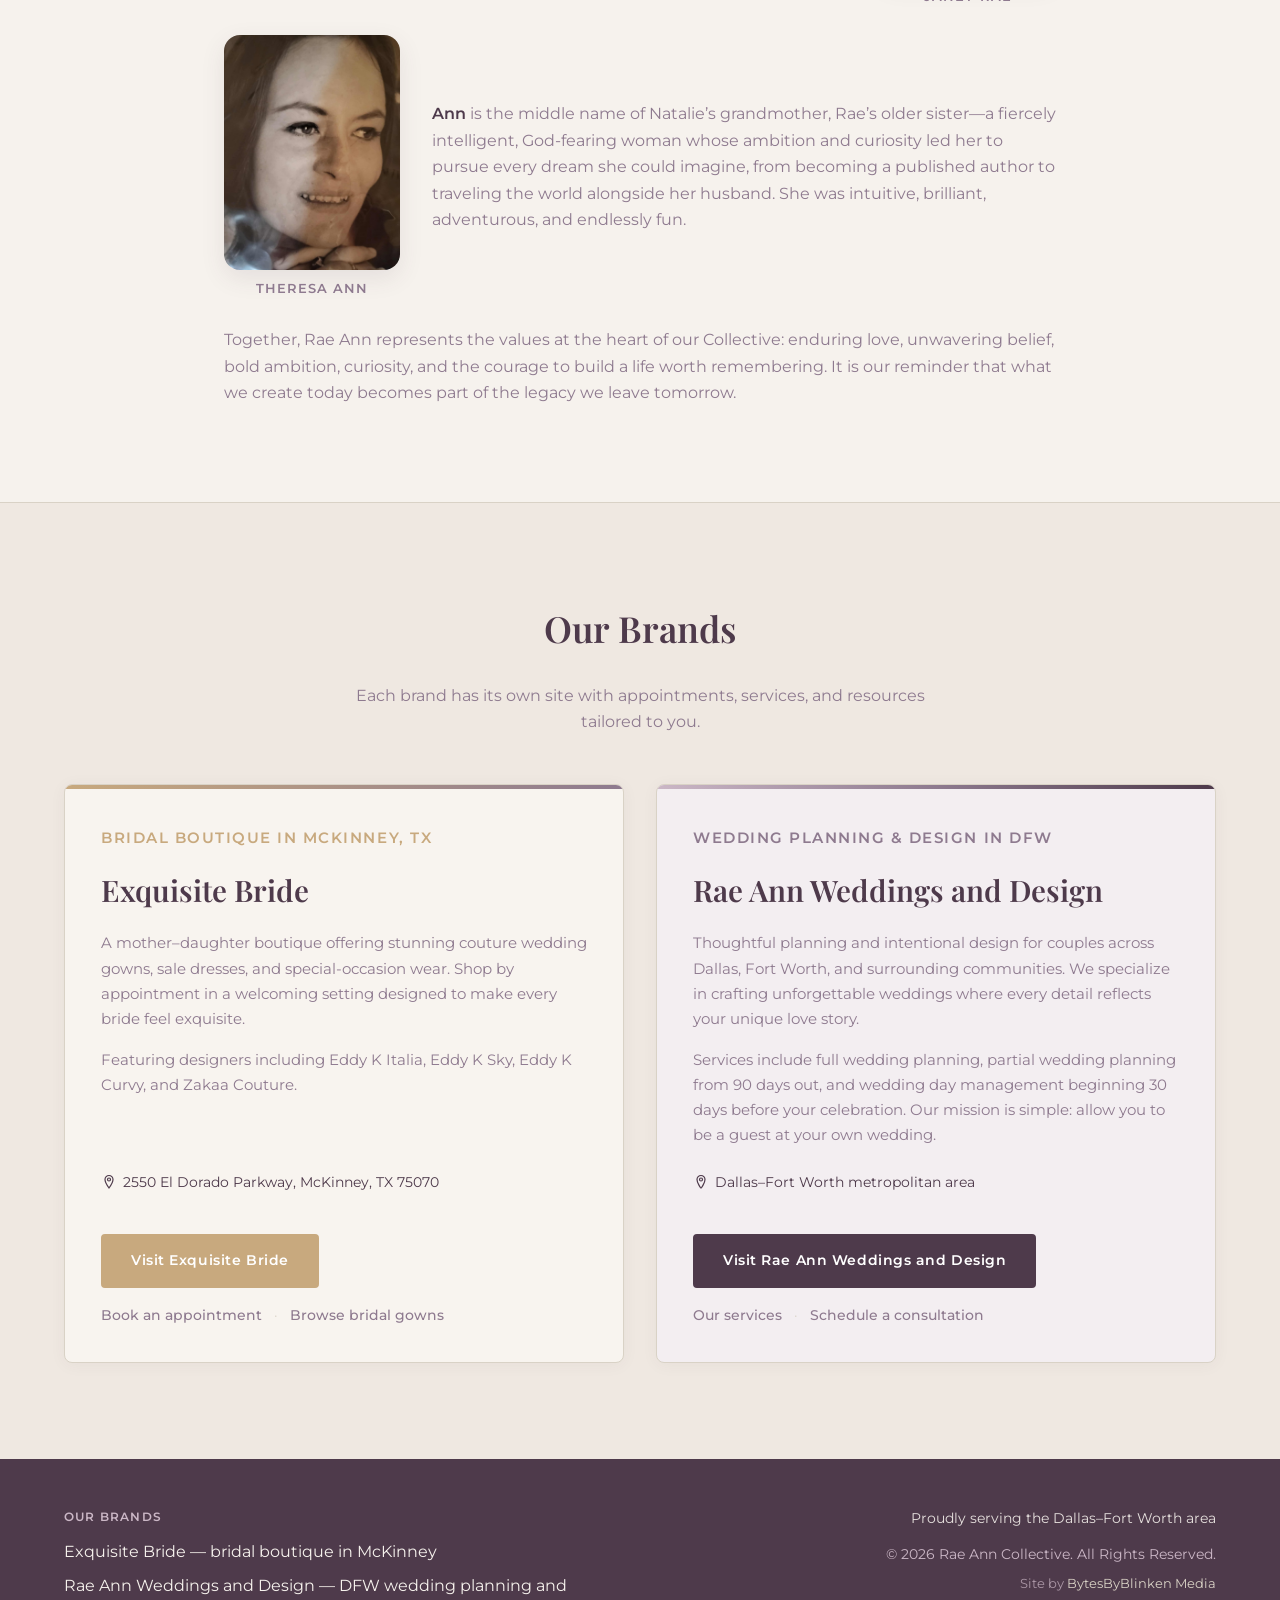
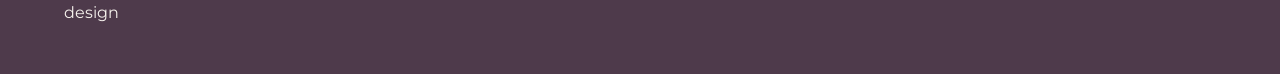
==== commit ab25f3f0: "Enhance SEO and branding in index.html, nginx.conf, and sitemap.xml. Updated meta descriptions and t" ====
--- a/index.html
+++ b/index.html
@@ -3,7 +3,7 @@
 <head>
     <meta charset="UTF-8">
     <meta name="viewport" content="width=device-width, initial-scale=1.0">
-    <meta name="description" content="Rae Ann Collective connects two trusted DFW wedding brands: Exquisite Bride bridal boutique in McKinney and Rae Ann Weddings and Design planning across Dallas–Fort Worth.">
+    <meta name="description" content="Rae Ann Collective is the DFW family behind Exquisite Bride, a bridal boutique in McKinney, and Rae Ann Weddings and Design, wedding planning across Dallas–Fort Worth.">
     <meta name="author" content="Rae Ann Collective">
     <meta name="robots" content="index, follow, max-image-preview:large">
 
@@ -14,17 +14,17 @@
 
     <meta property="og:type" content="website">
     <meta property="og:url" content="https://www.raeanncollective.com/">
-    <meta property="og:title" content="Rae Ann Collective | DFW Wedding Planning &amp; Bridal Boutique">
-    <meta property="og:description" content="Two trusted DFW wedding brands under one family: Exquisite Bride bridal boutique and Rae Ann Weddings and Design planning and coordination.">
+    <meta property="og:title" content="Rae Ann Collective | Exquisite Bride &amp; Rae Ann Weddings">
+    <meta property="og:description" content="Rae Ann Collective is the DFW family behind Exquisite Bride and Rae Ann Weddings and Design.">
     <meta property="og:image" content="https://www.raeanncollective.com/assets/Rae%20Ann%20Logo%20Suite%20-%203.png">
     <meta property="og:site_name" content="Rae Ann Collective">
     <meta property="og:locale" content="en_US">
 
     <meta name="twitter:card" content="summary">
-    <meta name="twitter:title" content="Rae Ann Collective | DFW Wedding Planning &amp; Bridal Boutique">
-    <meta name="twitter:description" content="Two trusted DFW wedding brands under one family: Exquisite Bride bridal boutique and Rae Ann Weddings and Design planning and coordination.">
-
-    <title>Rae Ann Collective | DFW Wedding Planning &amp; Bridal Boutique</title>
+    <meta name="twitter:title" content="Rae Ann Collective | Exquisite Bride &amp; Rae Ann Weddings">
+    <meta name="twitter:description" content="Rae Ann Collective is the DFW family behind Exquisite Bride and Rae Ann Weddings and Design.">
+
+    <title>Rae Ann Collective | Exquisite Bride &amp; Rae Ann Weddings</title>
 
     <link rel="preconnect" href="https://fonts.googleapis.com">
     <link rel="preconnect" href="https://fonts.gstatic.com" crossorigin>
@@ -36,6 +36,7 @@
     {
         "@context": "https://schema.org",
         "@type": "Organization",
+        "@id": "https://www.raeanncollective.com/#organization",
         "name": "Rae Ann Collective",
         "url": "https://www.raeanncollective.com/",
         "logo": "https://www.raeanncollective.com/assets/Rae%20Ann%20Logo%20Suite%20-%203.png",
@@ -47,8 +48,13 @@
         "subOrganization": [
             {
                 "@type": "LocalBusiness",
+                "@id": "https://exquisite-brides.com/#organization",
                 "name": "Exquisite Bride",
                 "url": "https://exquisite-brides.com/",
+                "sameAs": "https://exquisite-brides.com/",
+                "parentOrganization": {
+                    "@id": "https://www.raeanncollective.com/#organization"
+                },
                 "description": "Bridal boutique in McKinney, Texas featuring couture wedding gown designers.",
                 "address": {
                     "@type": "PostalAddress",
@@ -61,8 +67,13 @@
             },
             {
                 "@type": "LocalBusiness",
+                "@id": "https://www.raeannweddings.com/#organization",
                 "name": "Rae Ann Weddings and Design",
                 "url": "https://www.raeannweddings.com/",
+                "sameAs": "https://www.raeannweddings.com/",
+                "parentOrganization": {
+                    "@id": "https://www.raeanncollective.com/#organization"
+                },
                 "description": "Wedding planning and design throughout the Dallas–Fort Worth area, including full wedding planning, partial wedding planning, and wedding day management.",
                 "areaServed": {
                     "@type": "AdministrativeArea",
@@ -110,7 +121,10 @@
                     height="320"
                     decoding="async"
                 >
-                <h1 id="hero-heading" class="visually-hidden">Rae Ann Collective</h1>
+                <h1 id="hero-heading">
+                    Rae Ann Collective
+                    <span class="hero-heading-brands">Home of Exquisite Bride and Rae Ann Weddings and Design</span>
+                </h1>
                 <p class="hero-subhead">Two trusted DFW wedding brands. One shared commitment to your perfect day.</p>
                 <a class="scroll-cue" href="#our-brands" aria-label="Scroll to our brands">
                     <span>Explore our brands</span>
@@ -127,6 +141,13 @@
                 <div class="story-content">
                     <p>
                         Rae Ann Collective was created from a belief that the most meaningful celebrations, experiences, and businesses are built with intention. What began with a passion for weddings and exceptional client experiences has grown into a collective of thoughtfully curated brands, each designed to bring creativity, connection, and elevated service to the people we serve.
+                    </p>
+                    <p>
+                        Today the Collective includes
+                        <a href="https://exquisite-brides.com/" target="_blank" rel="noopener noreferrer">Exquisite Bride</a>,
+                        a bridal boutique in McKinney, and
+                        <a href="https://www.raeannweddings.com/" target="_blank" rel="noopener noreferrer">Rae Ann Weddings and Design</a>,
+                        wedding planning and design across Dallas&ndash;Fort Worth.
                     </p>
 
                     <div class="story-meaning" aria-labelledby="meaning-heading">
@@ -206,11 +227,11 @@
                                 2550 El Dorado Parkway, McKinney, TX 75070
                             </p>
                             <div class="brand-actions">
-                                <a class="btn btn--primary btn--eb" href="https://exquisite-brides.com/" rel="noopener">Visit Exquisite Bride</a>
+                                <a class="btn btn--primary btn--eb" href="https://exquisite-brides.com/" target="_blank" rel="noopener noreferrer">Visit Exquisite Bride</a>
                                 <div class="brand-secondary-links">
-                                    <a href="https://exquisite-brides.com/appointments" rel="noopener">Book an appointment</a>
+                                    <a href="https://exquisite-brides.com/appointments" target="_blank" rel="noopener noreferrer">Book an appointment</a>
                                     <span class="link-divider" aria-hidden="true">&middot;</span>
-                                    <a href="https://exquisite-brides.com/our-designers" rel="noopener">Browse bridal gowns</a>
+                                    <a href="https://exquisite-brides.com/our-designers" target="_blank" rel="noopener noreferrer">Browse bridal gowns</a>
                                 </div>
                             </div>
                         </div>
@@ -235,11 +256,11 @@
                                 Dallas&ndash;Fort Worth metropolitan area
                             </p>
                             <div class="brand-actions">
-                                <a class="btn btn--primary btn--raw" href="https://www.raeannweddings.com/" rel="noopener">Visit Rae Ann Weddings and Design</a>
+                                <a class="btn btn--primary btn--raw" href="https://www.raeannweddings.com/" target="_blank" rel="noopener noreferrer">Visit Rae Ann Weddings and Design</a>
                                 <div class="brand-secondary-links">
-                                    <a href="https://www.raeannweddings.com/wedding-services.html" rel="noopener">Our services</a>
+                                    <a href="https://www.raeannweddings.com/wedding-services.html" target="_blank" rel="noopener noreferrer">Our services</a>
                                     <span class="link-divider" aria-hidden="true">&middot;</span>
-                                    <a href="https://www.raeannweddings.com/contact-us.html" rel="noopener">Schedule a consultation</a>
+                                    <a href="https://www.raeannweddings.com/contact-us.html" target="_blank" rel="noopener noreferrer">Schedule a consultation</a>
                                 </div>
                             </div>
                         </div>
@@ -254,14 +275,14 @@
             <div class="footer-brands">
                 <p class="footer-label">Our brands</p>
                 <ul>
-                    <li><a href="https://exquisite-brides.com/" rel="noopener">Exquisite Bride &mdash; bridal boutique in McKinney</a></li>
-                    <li><a href="https://www.raeannweddings.com/" rel="noopener">Rae Ann Weddings and Design &mdash; DFW wedding planning and design</a></li>
+                    <li><a href="https://exquisite-brides.com/" target="_blank" rel="noopener noreferrer">Exquisite Bride &mdash; bridal boutique in McKinney</a></li>
+                    <li><a href="https://www.raeannweddings.com/" target="_blank" rel="noopener noreferrer">Rae Ann Weddings and Design &mdash; DFW wedding planning and design</a></li>
                 </ul>
             </div>
             <div class="footer-meta">
                 <p class="footer-area">Proudly serving the Dallas&ndash;Fort Worth area</p>
                 <p class="footer-copy">&copy; 2026 Rae Ann Collective. All Rights Reserved.</p>
-                <p class="footer-credit">Site by <a href="https://builtbyblinken.com/" rel="noopener">BytesByBlinken Media</a></p>
+                <p class="footer-credit">Site by <a href="https://builtbyblinken.com/" target="_blank" rel="noopener noreferrer">BytesByBlinken Media</a></p>
             </div>
         </div>
     </footer>
--- a/styles.css
+++ b/styles.css
@@ -217,7 +217,7 @@
     z-index: 1;
     padding-block: clamp(3rem, 10vw, 5rem);
     text-align: center;
-    max-width: 42rem;
+    max-width: 46rem;
 }
 
 .hero-logo {
@@ -241,10 +241,19 @@
 .hero h1 {
     margin: 0 0 1rem;
     font-family: var(--font-heading);
-    font-size: clamp(2.5rem, 7vw, 4rem);
-    font-weight: 700;
-    line-height: 1.15;
+    font-size: clamp(1.75rem, 4vw, 2.25rem);
+    font-weight: 600;
+    line-height: 1.2;
     letter-spacing: 0.01em;
+}
+
+.hero-heading-brands {
+    display: block;
+    margin-top: 0.5rem;
+    font-size: clamp(1.05rem, 2.2vw, 1.25rem);
+    font-weight: 400;
+    font-style: italic;
+    color: var(--color-text-muted);
 }
 
 .hero-subhead {
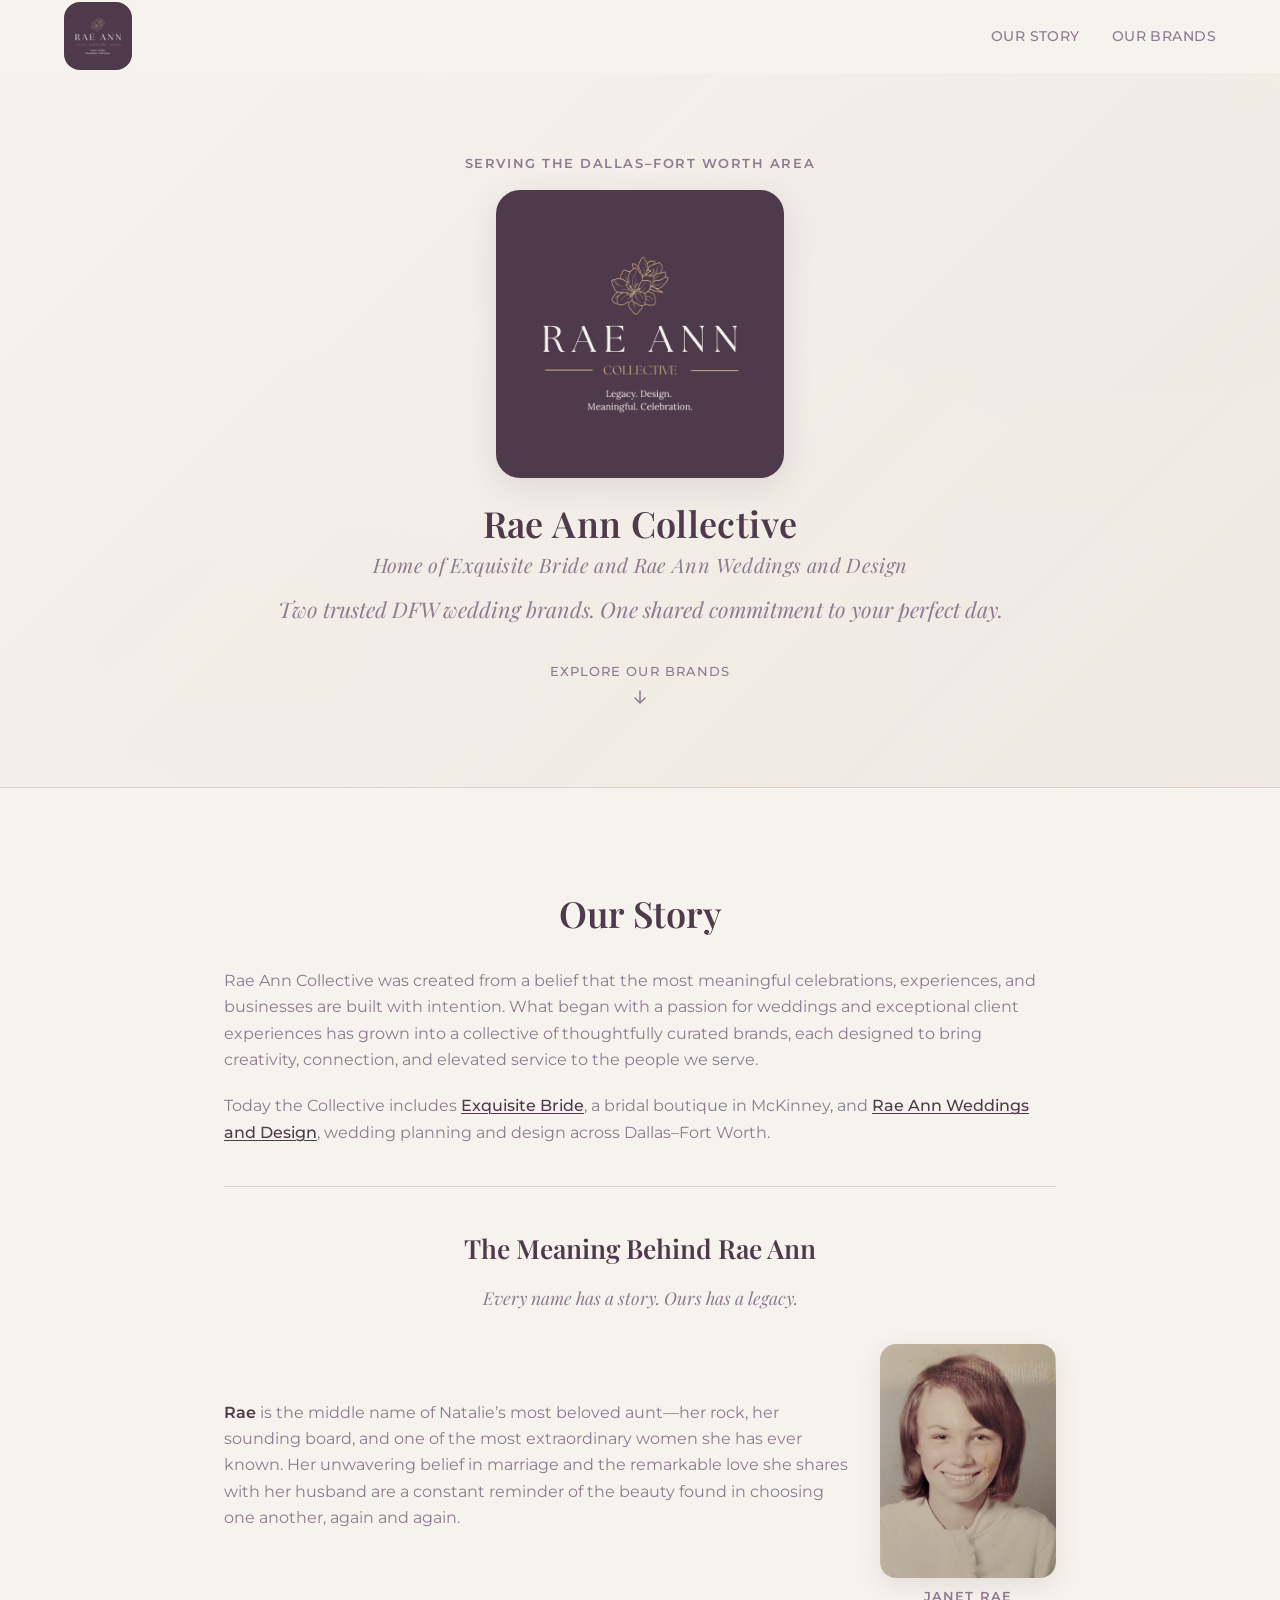
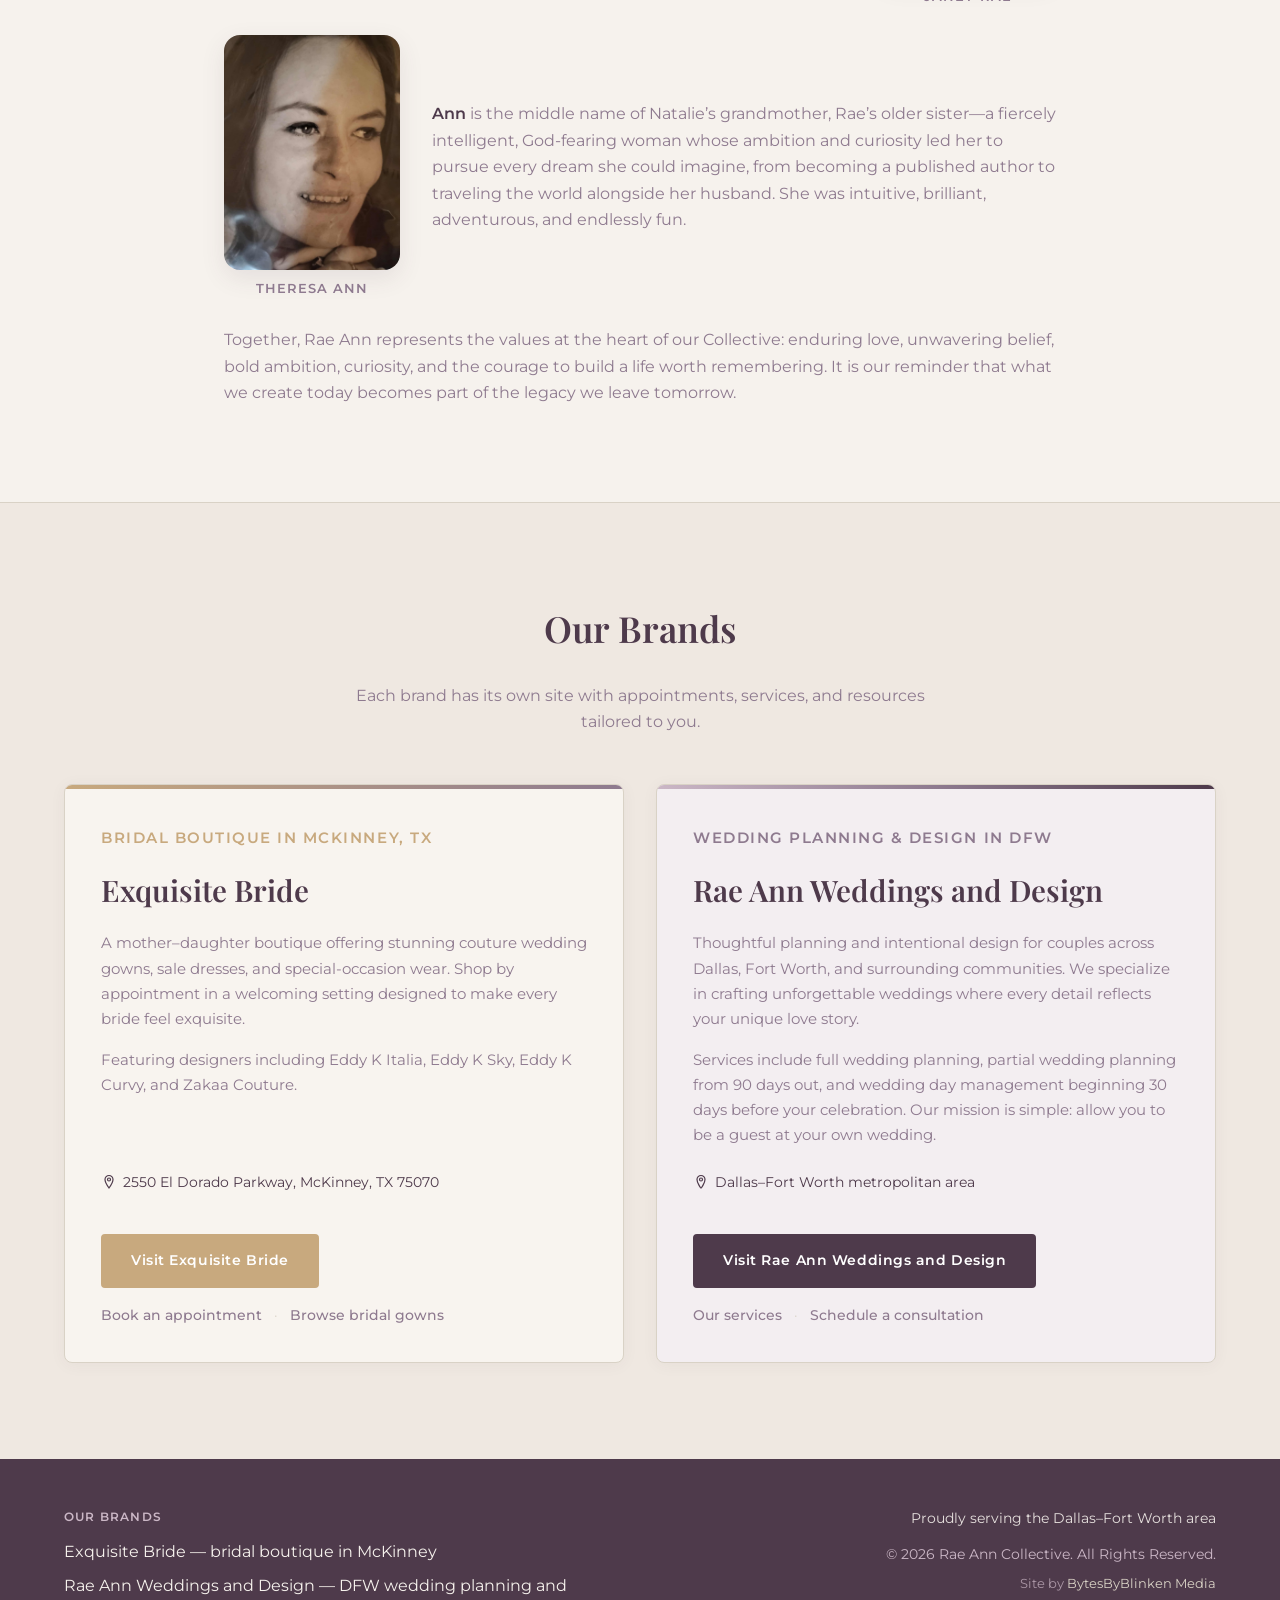
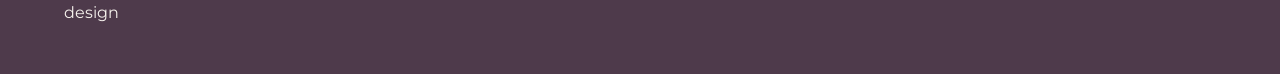
==== commit 2fd0cbca: "Apply approved Collective SEO items #1, #2, #3, #5 Add twitter:image matching og:image; trim meta de" ====
--- a/index.html
+++ b/index.html
@@ -3,7 +3,7 @@
 <head>
     <meta charset="UTF-8">
     <meta name="viewport" content="width=device-width, initial-scale=1.0">
-    <meta name="description" content="Rae Ann Collective is the DFW family behind Exquisite Bride, a bridal boutique in McKinney, and Rae Ann Weddings and Design, wedding planning across Dallas–Fort Worth.">
+    <meta name="description" content="Rae Ann Collective is the DFW family behind Exquisite Bride, a McKinney bridal boutique, and Rae Ann Weddings and Design wedding planning.">
     <meta name="author" content="Rae Ann Collective">
     <meta name="robots" content="index, follow, max-image-preview:large">
 
@@ -23,6 +23,7 @@
     <meta name="twitter:card" content="summary">
     <meta name="twitter:title" content="Rae Ann Collective | Exquisite Bride &amp; Rae Ann Weddings">
     <meta name="twitter:description" content="Rae Ann Collective is the DFW family behind Exquisite Bride and Rae Ann Weddings and Design.">
+    <meta name="twitter:image" content="https://www.raeanncollective.com/assets/Rae%20Ann%20Logo%20Suite%20-%203.png">
 
     <title>Rae Ann Collective | Exquisite Bride &amp; Rae Ann Weddings</title>
 
@@ -58,7 +59,7 @@
                 "description": "Bridal boutique in McKinney, Texas featuring couture wedding gown designers.",
                 "address": {
                     "@type": "PostalAddress",
-                    "streetAddress": "2550 El Dorado Parkway",
+                    "streetAddress": "2550 Eldorado Parkway",
                     "addressLocality": "McKinney",
                     "addressRegion": "TX",
                     "postalCode": "75070",
